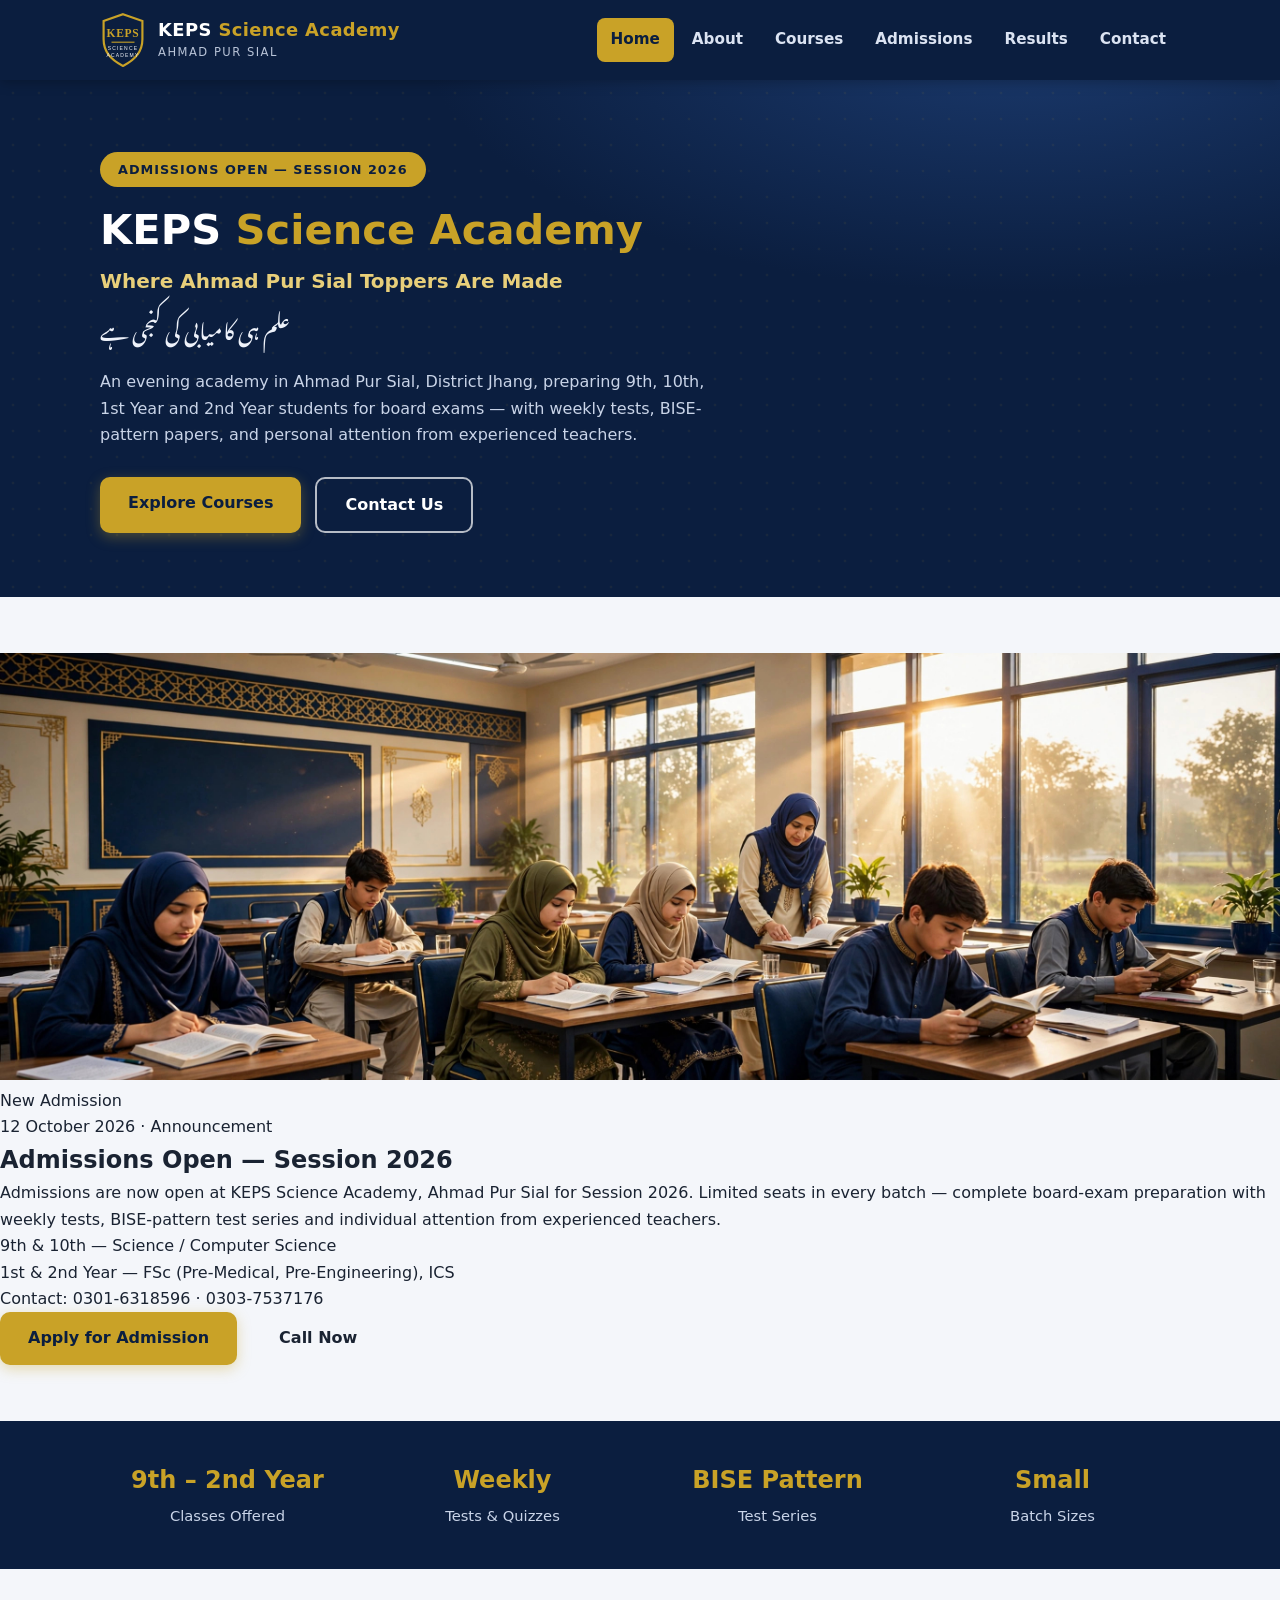
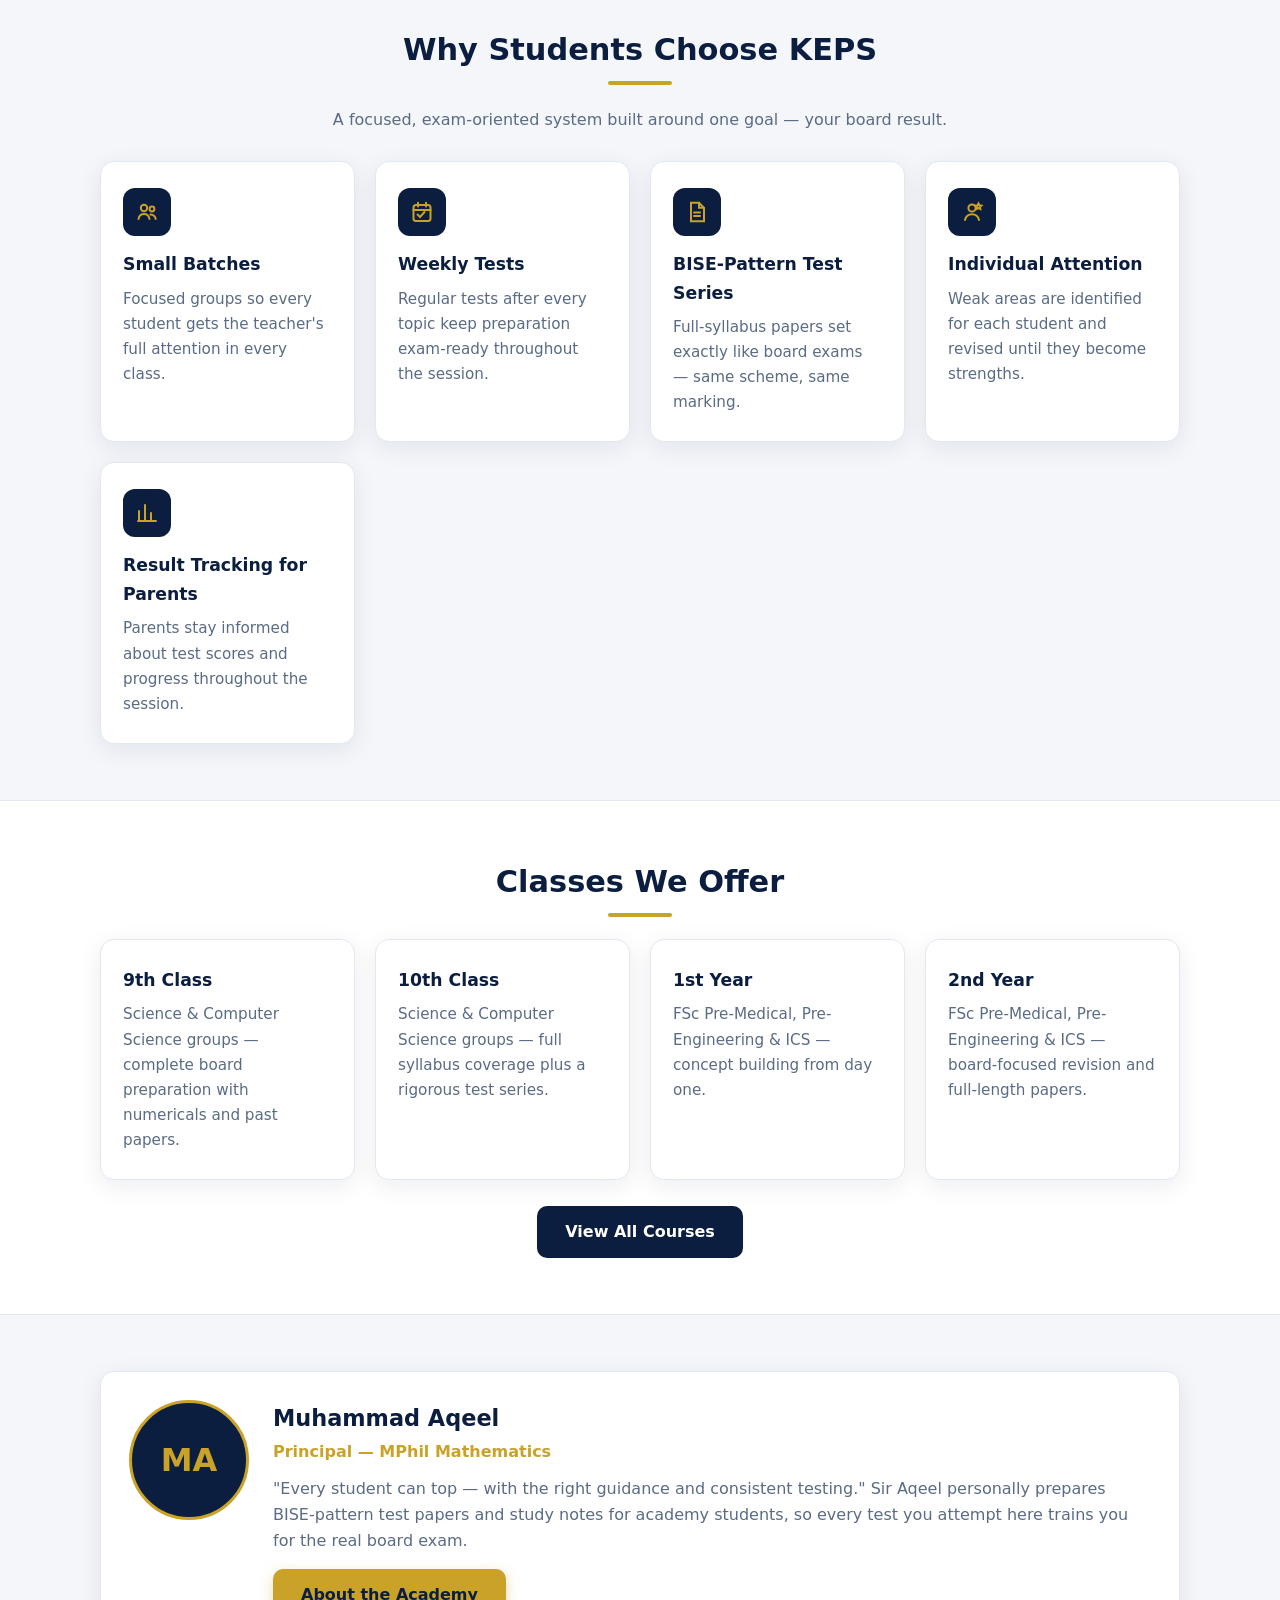
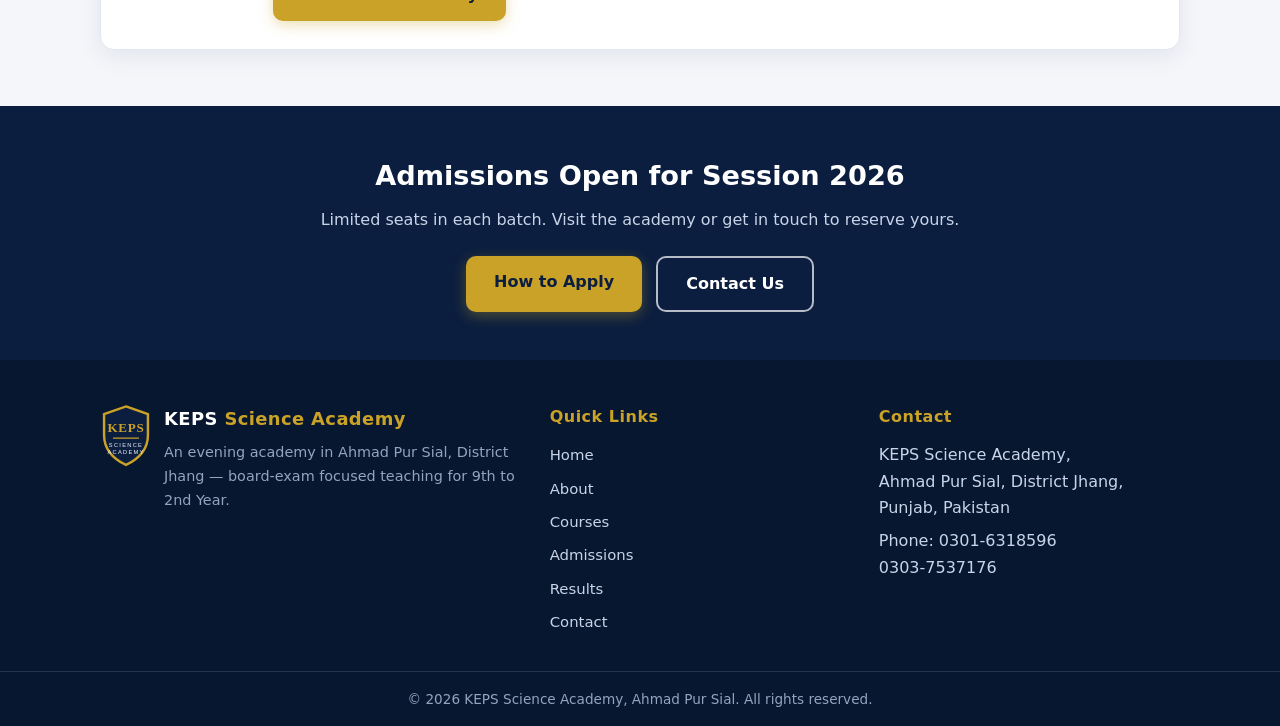
==== index.html @ 7dd820cf "Add admissions announcement post" ====
<!DOCTYPE html>
<html lang="en">
<head>
<meta charset="UTF-8">
<meta name="viewport" content="width=device-width, initial-scale=1.0">
<title>KEPS Science Academy, Ahmad Pur Sial — Home</title>
<meta name="description" content="KEPS Science Academy, Ahmad Pur Sial, District Jhang — evening academy for 9th, 10th, 1st Year and 2nd Year with weekly tests and BISE-pattern test series.">
<link rel="canonical" href="https://kepsacademy.github.io/">
<meta name="keywords" content="KEPS Science Academy, Ahmad Pur Sial academy, Jhang academy, 9th class academy Ahmad Pur Sial, 10th class academy, FSc academy Jhang, BISE pattern tests">
<meta property="og:type" content="website">
<meta property="og:site_name" content="KEPS Science Academy">
<meta property="og:title" content="KEPS Science Academy, Ahmad Pur Sial — Home">
<meta property="og:description" content="KEPS Science Academy, Ahmad Pur Sial, District Jhang — evening academy for 9th, 10th, 1st Year and 2nd Year with weekly tests and BISE-pattern test series.">
<meta property="og:url" content="https://kepsacademy.github.io/">
<link rel="icon" href="favicon.svg" type="image/svg+xml">
<script type="application/ld+json">
{"@context":"https://schema.org","@type":"EducationalOrganization","name":"KEPS Science Academy","url":"https://kepsacademy.github.io/","telephone":["+92-301-6318596","+92-303-7537176"],"address":{"@type":"PostalAddress","addressLocality":"Ahmad Pur Sial","addressRegion":"Punjab","addressCountry":"PK"},"founder":{"@type":"Person","name":"Muhammad Aqeel","jobTitle":"Principal"},"description":"Evening academy in Ahmad Pur Sial, District Jhang for 9th, 10th, 1st Year and 2nd Year board exam preparation with weekly tests and BISE-pattern test series."}
</script>
<link rel="stylesheet" href="styles.css">
<link rel="preconnect" href="https://fonts.googleapis.com">
<link rel="preconnect" href="https://fonts.gstatic.com" crossorigin>
<link href="https://fonts.googleapis.com/css2?family=Noto+Nastaliq+Urdu:wght@400;600;700&display=swap" rel="stylesheet">
</head>
<body>

<header class="site-header">
  <div class="header-inner">
    <a class="brand" href="index.html" aria-label="KEPS Science Academy — home">
      <svg viewBox="0 0 64 78" role="img" aria-label="KEPS Science Academy crest">
        <path d="M32 3 L59 12.5 V38 C59 57 47.5 67.5 32 75 C16.5 67.5 5 57 5 38 V12.5 Z" fill="#0B1E3F" stroke="#C9A227" stroke-width="3"/>
        <text x="32" y="35" text-anchor="middle" fill="#C9A227" font-family="Georgia,'Times New Roman',serif" font-weight="bold" font-size="16" letter-spacing="1">KEPS</text>
        <line x1="16" y1="42" x2="48" y2="42" stroke="#C9A227" stroke-width="1.5"/>
        <text x="32" y="53" text-anchor="middle" fill="#F4F6FA" font-family="Arial,sans-serif" font-size="7" letter-spacing="1.6">SCIENCE</text>
        <text x="32" y="62" text-anchor="middle" fill="#F4F6FA" font-family="Arial,sans-serif" font-size="7" letter-spacing="1.6">ACADEMY</text>
      </svg>
      <span class="brand-text">
        <span class="brand-name">KEPS <span>Science Academy</span></span><br>
        <span class="brand-sub">Ahmad Pur Sial</span>
      </span>
    </a>
    <button class="nav-toggle" aria-label="Open menu" aria-expanded="false">
      <svg width="22" height="16" viewBox="0 0 22 16"><path d="M1 1h20M1 8h20M1 15h20" stroke="#fff" stroke-width="2" stroke-linecap="round"/></svg>
    </button>
    <nav class="nav" id="main-nav">
      <a href="index.html" class="active">Home</a>
      <a href="about.html">About</a>
      <a href="courses.html">Courses</a>
      <a href="admissions.html">Admissions</a>
      <a href="results.html">Results</a>
      <a href="contact.html">Contact</a>
    </nav>
  </div>
</header>

<main>
  <!-- HERO -->
  <section class="hero">
    <div class="hero-inner">
      <span class="badge">Admissions Open — Session 2026</span>
      <h1>KEPS <span class="gold">Science Academy</span></h1>
      <p class="tagline">Where Ahmad Pur Sial Toppers Are Made</p>
      <p class="tagline-ur ur" lang="ur" dir="rtl">علم ہی کامیابی کی کنجی ہے</p>
      <p class="lead">An evening academy in Ahmad Pur Sial, District Jhang, preparing 9th, 10th, 1st&nbsp;Year and 2nd&nbsp;Year students for board exams — with weekly tests, BISE-pattern papers, and personal attention from experienced teachers.</p>
      <div class="cta-row">
        <a class="btn btn-gold" href="courses.html">Explore Courses</a>
        <a class="btn btn-outline" href="contact.html">Contact Us</a>
      </div>
    </div>
  </section>

  <!-- ANNOUNCEMENT POST -->
  <section class="section post-section">
    <div class="wrap">
      <article class="post-card">
        <div class="post-media">
          <img src="admissions-2026.jpg" alt="Students studying at KEPS Science Academy, Ahmad Pur Sial" loading="lazy">
          <span class="post-badge">New Admission</span>
        </div>
        <div class="post-body">
          <p class="post-meta">12 October 2026 · Announcement</p>
          <h2>Admissions Open — Session 2026</h2>
          <p>Admissions are now open at KEPS Science Academy, Ahmad Pur Sial for Session 2026. Limited seats in every batch — complete board-exam preparation with weekly tests, BISE-pattern test series and individual attention from experienced teachers.</p>
          <ul class="post-points">
            <li>9th &amp; 10th — Science / Computer Science</li>
            <li>1st &amp; 2nd Year — FSc (Pre-Medical, Pre-Engineering), ICS</li>
            <li>Contact: 0301-6318596 · 0303-7537176</li>
          </ul>
          <div class="cta-row">
            <a class="btn btn-gold" href="admissions.html">Apply for Admission</a>
            <a class="btn btn-outline-navy" href="tel:03016318596">Call Now</a>
          </div>
        </div>
      </article>
    </div>
  </section>

  <!-- STATS -->
  <section class="stats">
    <div class="stats-grid">
      <div><div class="stat-num">9th – 2nd Year</div><div class="stat-label">Classes Offered</div></div>
      <div><div class="stat-num">Weekly</div><div class="stat-label">Tests &amp; Quizzes</div></div>
      <div><div class="stat-num">BISE Pattern</div><div class="stat-label">Test Series</div></div>
      <div><div class="stat-num">Small</div><div class="stat-label">Batch Sizes</div></div>
    </div>
  </section>

  <!-- FEATURES -->
  <section class="section">
    <div class="container">
      <h2 class="section-title center">Why Students Choose KEPS</h2>
      <div class="gold-rule center"></div>
      <p class="section-sub center">A focused, exam-oriented system built around one goal — your board result.</p>
      <div class="grid">
        <div class="card">
          <div class="icon"><svg width="24" height="24" viewBox="0 0 24 24" fill="none" stroke="#C9A227" stroke-width="2" stroke-linecap="round"><circle cx="9" cy="8" r="3.2"/><path d="M3.5 19c.6-3.2 2.8-5 5.5-5s4.9 1.8 5.5 5"/><circle cx="17" cy="9" r="2.4"/><path d="M15.5 14.6c2.9.1 4.7 1.9 5.2 4.4"/></svg></div>
          <h3>Small Batches</h3>
          <p>Focused groups so every student gets the teacher's full attention in every class.</p>
        </div>
        <div class="card">
          <div class="icon"><svg width="24" height="24" viewBox="0 0 24 24" fill="none" stroke="#C9A227" stroke-width="2" stroke-linecap="round"><rect x="3.5" y="5" width="17" height="16" rx="2.5"/><path d="M3.5 10h17M8 2.8V6.5M16 2.8V6.5M7.5 14.5l2.5 2.5 4.5-5"/></svg></div>
          <h3>Weekly Tests</h3>
          <p>Regular tests after every topic keep preparation exam-ready throughout the session.</p>
        </div>
        <div class="card">
          <div class="icon"><svg width="24" height="24" viewBox="0 0 24 24" fill="none" stroke="#C9A227" stroke-width="2" stroke-linecap="round"><path d="M6 2.8h8L19 7.8v13.4H6z"/><path d="M14 2.8v5h5M9 12.5h6M9 16h6"/></svg></div>
          <h3>BISE-Pattern Test Series</h3>
          <p>Full-syllabus papers set exactly like board exams — same scheme, same marking.</p>
        </div>
        <div class="card">
          <div class="icon"><svg width="24" height="24" viewBox="0 0 24 24" fill="none" stroke="#C9A227" stroke-width="2" stroke-linecap="round"><circle cx="12" cy="8" r="3.6"/><path d="M5 20c.8-3.8 3.6-5.8 7-5.8s6.2 2 7 5.8"/><path d="M18.5 3.5l.9 1.8 2 .3-1.45 1.4.35 2-1.8-.95-1.8.95.35-2-1.45-1.4 2-.3z"/></svg></div>
          <h3>Individual Attention</h3>
          <p>Weak areas are identified for each student and revised until they become strengths.</p>
        </div>
        <div class="card">
          <div class="icon"><svg width="24" height="24" viewBox="0 0 24 24" fill="none" stroke="#C9A227" stroke-width="2" stroke-linecap="round"><path d="M4 20V10M10 20V4M16 20v-8M21 20H3"/></svg></div>
          <h3>Result Tracking for Parents</h3>
          <p>Parents stay informed about test scores and progress throughout the session.</p>
        </div>
      </div>
    </div>
  </section>

  <!-- COURSES TEASER -->
  <section class="section" style="background:#fff;border-top:1px solid var(--line);border-bottom:1px solid var(--line)">
    <div class="container">
      <h2 class="section-title center">Classes We Offer</h2>
      <div class="gold-rule center"></div>
      <div class="grid">
        <div class="card"><h3>9th Class</h3><p>Science &amp; Computer Science groups — complete board preparation with numericals and past papers.</p></div>
        <div class="card"><h3>10th Class</h3><p>Science &amp; Computer Science groups — full syllabus coverage plus a rigorous test series.</p></div>
        <div class="card"><h3>1st Year</h3><p>FSc Pre-Medical, Pre-Engineering &amp; ICS — concept building from day one.</p></div>
        <div class="card"><h3>2nd Year</h3><p>FSc Pre-Medical, Pre-Engineering &amp; ICS — board-focused revision and full-length papers.</p></div>
      </div>
      <p style="text-align:center;margin-top:26px"><a class="btn btn-navy" href="courses.html">View All Courses</a></p>
    </div>
  </section>

  <!-- PRINCIPAL STRIP -->
  <section class="section">
    <div class="container">
      <div class="profile">
        <div class="avatar">MA</div>
        <div>
          <h2>Muhammad Aqeel</h2>
          <div class="role">Principal — MPhil Mathematics</div>
          <p>"Every student can top — with the right guidance and consistent testing." Sir Aqeel personally prepares BISE-pattern test papers and study notes for academy students, so every test you attempt here trains you for the real board exam.</p>
          <p style="margin-top:14px"><a class="btn btn-gold" href="about.html">About the Academy</a></p>
        </div>
      </div>
    </div>
  </section>

  <!-- CTA -->
  <section class="section" style="background:var(--navy);padding:48px 0">
    <div class="container" style="text-align:center;color:#fff">
      <h2 style="font-size:1.7rem;margin-bottom:8px">Admissions Open for Session 2026</h2>
      <p style="color:#c9d4e8;margin-bottom:22px">Limited seats in each batch. Visit the academy or get in touch to reserve yours.</p>
      <div class="cta-row" style="justify-content:center">
        <a class="btn btn-gold" href="admissions.html">How to Apply</a>
        <a class="btn btn-outline" href="contact.html">Contact Us</a>
      </div>
    </div>
  </section>
</main>

<footer class="site-footer">
  <div class="footer-grid">
    <div>
      <div class="footer-brand">
        <svg viewBox="0 0 64 78" role="img" aria-label="KEPS Science Academy crest">
          <path d="M32 3 L59 12.5 V38 C59 57 47.5 67.5 32 75 C16.5 67.5 5 57 5 38 V12.5 Z" fill="#0B1E3F" stroke="#C9A227" stroke-width="3"/>
          <text x="32" y="35" text-anchor="middle" fill="#C9A227" font-family="Georgia,'Times New Roman',serif" font-weight="bold" font-size="16" letter-spacing="1">KEPS</text>
          <line x1="16" y1="42" x2="48" y2="42" stroke="#C9A227" stroke-width="1.5"/>
          <text x="32" y="53" text-anchor="middle" fill="#F4F6FA" font-family="Arial,sans-serif" font-size="7" letter-spacing="1.6">SCIENCE</text>
          <text x="32" y="62" text-anchor="middle" fill="#F4F6FA" font-family="Arial,sans-serif" font-size="7" letter-spacing="1.6">ACADEMY</text>
        </svg>
        <div>
          <div class="brand-name">KEPS <span style="color:#C9A227">Science Academy</span></div>
          <p>An evening academy in Ahmad Pur Sial, District Jhang — board-exam focused teaching for 9th to 2nd Year.</p>
        </div>
      </div>
    </div>
    <div>
      <h4>Quick Links</h4>
      <ul class="footer-links">
        <li><a href="index.html">Home</a></li>
        <li><a href="about.html">About</a></li>
        <li><a href="courses.html">Courses</a></li>
        <li><a href="admissions.html">Admissions</a></li>
        <li><a href="results.html">Results</a></li>
        <li><a href="contact.html">Contact</a></li>
      </ul>
    </div>
    <div>
      <h4>Contact</h4>
      <ul class="footer-links">
        <li>KEPS Science Academy,<br>Ahmad Pur Sial, District Jhang,<br>Punjab, Pakistan</li>
        <li>Phone: 0301-6318596<br>0303-7537176</li>
      </ul>
    </div>
  </div>
  <div class="footer-bottom">© <span id="year">2026</span> KEPS Science Academy, Ahmad Pur Sial. All rights reserved.</div>
</footer>
<script src="script.js"></script>
</body>
</html>
---- styles.css ----
/* KEPS Science Academy — shared styles */
:root{
  --navy:#0B1E3F;
  --navy-2:#12294f;
  --navy-3:#081730;
  --gold:#C9A227;
  --gold-soft:#e8cf7a;
  --bg:#F4F6FA;
  --ink:#1A2332;
  --muted:#5A6B85;
  --card:#ffffff;
  --line:#e2e8f2;
  --radius:14px;
  --shadow:0 6px 24px rgba(11,30,63,.08);
}
*{margin:0;padding:0;box-sizing:border-box}
html{scroll-behavior:smooth}
body{
  font-family:"Segoe UI",system-ui,-apple-system,Roboto,"Helvetica Neue",Arial,sans-serif;
  background:var(--bg);color:var(--ink);line-height:1.65;font-size:16px;
}
img,svg{max-width:100%}
a{color:inherit}
.container{max-width:1120px;margin:0 auto;padding:0 20px}
.ur{font-family:"Noto Nastaliq Urdu","Jameel Noori Nastaleeq",serif;direction:rtl;line-height:2.1}

/* ---------- header ---------- */
.site-header{background:var(--navy);color:#fff;position:sticky;top:0;z-index:50;
  box-shadow:0 2px 12px rgba(0,0,0,.25)}
.header-inner{display:flex;align-items:center;justify-content:space-between;
  padding:12px 20px;max-width:1120px;margin:0 auto}
.brand{display:flex;align-items:center;gap:12px;text-decoration:none}
.brand svg{width:46px;height:auto;flex:0 0 auto}
.brand-text{line-height:1.25}
.brand-name{font-weight:800;font-size:1.12rem;letter-spacing:.4px}
.brand-name span{color:var(--gold)}
.brand-sub{font-size:.72rem;color:#b9c4d8;letter-spacing:1.5px;text-transform:uppercase}
.nav{display:flex;gap:4px;align-items:center}
.nav a{color:#dbe3f2;text-decoration:none;padding:9px 14px;border-radius:8px;
  font-weight:600;font-size:.95rem;transition:background .15s,color .15s}
.nav a:hover{background:rgba(255,255,255,.08);color:#fff}
.nav a.active{background:var(--gold);color:var(--navy)}
.nav-toggle{display:none;background:none;border:1px solid rgba(255,255,255,.35);
  border-radius:8px;padding:8px 11px;cursor:pointer}
.nav-toggle svg{display:block}

/* ---------- hero ---------- */
.hero{background:radial-gradient(1100px 480px at 80% -10%,#1b3a6e 0%,var(--navy) 55%) ,var(--navy);
  color:#fff;padding:72px 0 64px;position:relative;overflow:hidden}
.hero::after{content:"";position:absolute;inset:0;pointer-events:none;
  background-image:radial-gradient(rgba(201,162,39,.14) 1.5px,transparent 1.6px);
  background-size:26px 26px;opacity:.5}
.hero-inner{position:relative;z-index:1;max-width:1120px;margin:0 auto;padding:0 20px}
.badge{display:inline-block;background:var(--gold);color:var(--navy);font-weight:800;
  font-size:.8rem;letter-spacing:1px;text-transform:uppercase;border-radius:999px;
  padding:7px 18px;margin-bottom:18px}
.hero h1{font-size:2.6rem;line-height:1.2;margin-bottom:10px;font-weight:800}
.hero h1 .gold{color:var(--gold)}
.hero .tagline{font-size:1.25rem;color:var(--gold-soft);font-weight:600;margin-bottom:6px}
.hero .tagline-ur{font-size:1.35rem;color:#eef2fa;margin:2px 0 20px;text-align:left}
.hero p.lead{max-width:640px;color:#c9d4e8;margin-bottom:28px}
.cta-row{display:flex;gap:14px;flex-wrap:wrap}
.btn{display:inline-block;text-decoration:none;font-weight:700;border-radius:10px;
  padding:13px 28px;transition:transform .12s,box-shadow .12s;font-size:1rem;cursor:pointer;border:none}
.btn:active{transform:scale(.97)}
.btn-gold{background:var(--gold);color:var(--navy);box-shadow:0 4px 14px rgba(201,162,39,.35)}
.btn-gold:hover{background:var(--gold-soft)}
.btn-outline{border:2px solid rgba(255,255,255,.7);color:#fff;background:transparent}
.btn-outline:hover{border-color:#fff;background:rgba(255,255,255,.1)}
.btn-navy{background:var(--navy);color:#fff}
.btn-navy:hover{background:var(--navy-2)}
.btn-whatsapp{background:#25D366;color:#fff}
.btn-whatsapp:hover{background:#1eb856}

/* ---------- sections ---------- */
.section{padding:56px 0}
.section-title{font-size:1.9rem;font-weight:800;color:var(--navy);margin-bottom:6px}
.section-title.center{text-align:center}
.gold-rule{width:64px;height:4px;background:var(--gold);border-radius:2px;margin:0 0 22px}
.gold-rule.center{margin-left:auto;margin-right:auto}
.section-sub{color:var(--muted);max-width:680px;margin-bottom:28px}
.section-sub.center{margin-left:auto;margin-right:auto;text-align:center}

/* stats band */
.stats{background:var(--navy);color:#fff;padding:40px 0;margin:0}
.stats-grid{display:grid;grid-template-columns:repeat(4,1fr);gap:20px;max-width:1120px;
  margin:0 auto;padding:0 20px;text-align:center}
.stat-num{font-size:1.5rem;font-weight:800;color:var(--gold)}
.stat-label{color:#c9d4e8;font-size:.92rem;margin-top:4px}

/* cards */
.grid{display:grid;gap:20px;grid-template-columns:repeat(auto-fit,minmax(230px,1fr))}
.card{background:var(--card);border:1px solid var(--line);border-radius:var(--radius);
  padding:26px 22px;box-shadow:var(--shadow);transition:transform .15s,box-shadow .15s}
.card:hover{transform:translateY(-3px);box-shadow:0 10px 28px rgba(11,30,63,.12)}
.card .icon{width:48px;height:48px;border-radius:12px;background:var(--navy);
  display:flex;align-items:center;justify-content:center;margin-bottom:14px}
.card h3{font-size:1.08rem;color:var(--navy);margin-bottom:8px}
.card p{color:var(--muted);font-size:.95rem}

/* page hero (inner pages) */
.page-hero{background:linear-gradient(120deg,var(--navy-3),var(--navy) 60%,var(--navy-2));
  color:#fff;padding:52px 0 44px}
.page-hero h1{font-size:2.1rem;font-weight:800}
.page-hero h1 .gold{color:var(--gold)}
.page-hero p{color:#c9d4e8;max-width:640px;margin-top:8px}

/* principal / profile */
.profile{display:grid;grid-template-columns:120px 1fr;gap:24px;align-items:start;
  background:var(--card);border:1px solid var(--line);border-radius:var(--radius);
  padding:28px;box-shadow:var(--shadow)}
.avatar{width:120px;height:120px;border-radius:50%;background:var(--navy);color:var(--gold);
  display:flex;align-items:center;justify-content:center;font-size:2rem;font-weight:800;
  border:3px solid var(--gold);flex:0 0 auto}
.profile h2{color:var(--navy);font-size:1.4rem}
.profile .role{color:var(--gold);font-weight:700;margin:2px 0 10px}
.profile p{color:var(--muted)}

/* steps */
.steps{display:grid;gap:16px;grid-template-columns:repeat(auto-fit,minmax(220px,1fr));counter-reset:step}
.step{background:var(--card);border:1px solid var(--line);border-radius:var(--radius);
  padding:24px 20px;box-shadow:var(--shadow);position:relative}
.step::before{counter-increment:step;content:counter(step);width:38px;height:38px;
  border-radius:50%;background:var(--gold);color:var(--navy);font-weight:800;
  display:flex;align-items:center;justify-content:center;margin-bottom:12px;font-size:1.1rem}
.step h3{color:var(--navy);margin-bottom:6px;font-size:1.05rem}
.step p{color:var(--muted);font-size:.94rem}

/* notice / placeholder boxes */
.notice{background:#fff8e6;border:1px solid var(--gold);border-left:6px solid var(--gold);
  border-radius:10px;padding:18px 20px;margin:18px 0;color:var(--ink)}
.notice strong{color:var(--navy)}
.placeholder-box{background:var(--card);border:2px dashed var(--gold);border-radius:var(--radius);
  padding:44px 28px;text-align:center;color:var(--muted)}
.placeholder-box h3{color:var(--navy);margin-bottom:8px}

/* course tables */
.class-block{margin-bottom:36px}
.class-block>h2{color:var(--navy);font-size:1.5rem;margin-bottom:4px}
.class-block>.sub{color:var(--muted);margin-bottom:16px}
.chips{display:flex;flex-wrap:wrap;gap:8px;margin:12px 0}
.chip{background:#eaf0fa;color:var(--navy);border:1px solid #cfdaef;border-radius:999px;
  padding:5px 14px;font-size:.85rem;font-weight:600}
ul.tick{list-style:none;margin-top:10px}
ul.tick li{padding:6px 0 6px 30px;position:relative;color:var(--muted)}
ul.tick li::before{content:"";position:absolute;left:2px;top:11px;width:14px;height:8px;
  border-left:3px solid var(--gold);border-bottom:3px solid var(--gold);transform:rotate(-45deg)}

/* contact */
.contact-grid{display:grid;grid-template-columns:1fr 1fr;gap:24px;align-items:start}
.info-card{background:var(--card);border:1px solid var(--line);border-radius:var(--radius);
  padding:24px;box-shadow:var(--shadow);margin-bottom:16px}
.info-card h3{color:var(--navy);margin-bottom:6px;font-size:1.05rem}
.info-card p{color:var(--muted)}
.phone-big{font-size:1.5rem;font-weight:800;color:var(--navy);letter-spacing:1px}
.form-card{background:var(--card);border:1px solid var(--line);border-radius:var(--radius);
  padding:28px;box-shadow:var(--shadow)}
.form-card h2{color:var(--navy);margin-bottom:14px}
label{display:block;font-weight:600;color:var(--navy);margin:12px 0 6px;font-size:.95rem}
input[type=text],input[type=tel],textarea{width:100%;border:1px solid #c9d4e8;border-radius:10px;
  padding:12px 14px;font-size:1rem;font-family:inherit;background:#fbfcfe;color:var(--ink)}
input:focus,textarea:focus{outline:2px solid var(--gold);border-color:var(--gold)}
textarea{min-height:120px;resize:vertical}
.form-note{font-size:.85rem;color:var(--muted);margin-top:12px}

/* footer */
.site-footer{background:var(--navy-3);color:#c9d4e8;margin-top:0}
.footer-grid{display:grid;grid-template-columns:1.4fr 1fr 1fr;gap:28px;
  max-width:1120px;margin:0 auto;padding:44px 20px 28px}
.footer-brand{display:flex;align-items:flex-start;gap:12px}
.footer-brand svg{width:52px;flex:0 0 auto}
.footer-brand .brand-name{color:#fff}
.footer-brand p{font-size:.9rem;margin-top:8px;color:#93a3c0}
.site-footer h4{color:var(--gold);margin-bottom:12px;font-size:1rem;letter-spacing:.5px}
.footer-links{list-style:none}
.footer-links li{margin:7px 0}
.footer-links a{color:#c9d4e8;text-decoration:none;font-size:.93rem}
.footer-links a:hover{color:#fff;text-decoration:underline}
.footer-bottom{border-top:1px solid rgba(255,255,255,.12);text-align:center;
  padding:16px 20px;font-size:.85rem;color:#93a3c0}

/* ---------- responsive ---------- */
@media (max-width:860px){
  .stats-grid{grid-template-columns:repeat(2,1fr);gap:26px 12px}
  .contact-grid{grid-template-columns:1fr}
  .footer-grid{grid-template-columns:1fr;gap:24px}
}
@media (max-width:760px){
  .nav-toggle{display:block}
  .nav{position:absolute;top:100%;left:0;right:0;background:var(--navy-3);
    flex-direction:column;align-items:stretch;padding:10px 16px 16px;gap:2px;
    display:none;border-top:1px solid rgba(255,255,255,.1)}
  .nav.open{display:flex}
  .nav a{padding:12px 10px}
  .hero{padding:52px 0 48px}
  .hero h1{font-size:1.9rem}
  .hero .tagline{font-size:1.05rem}
  .section{padding:40px 0}
  .section-title{font-size:1.55rem}
  .page-hero h1{font-size:1.7rem}
  .profile{grid-template-columns:1fr;text-align:center}
  .avatar{margin:0 auto}
}
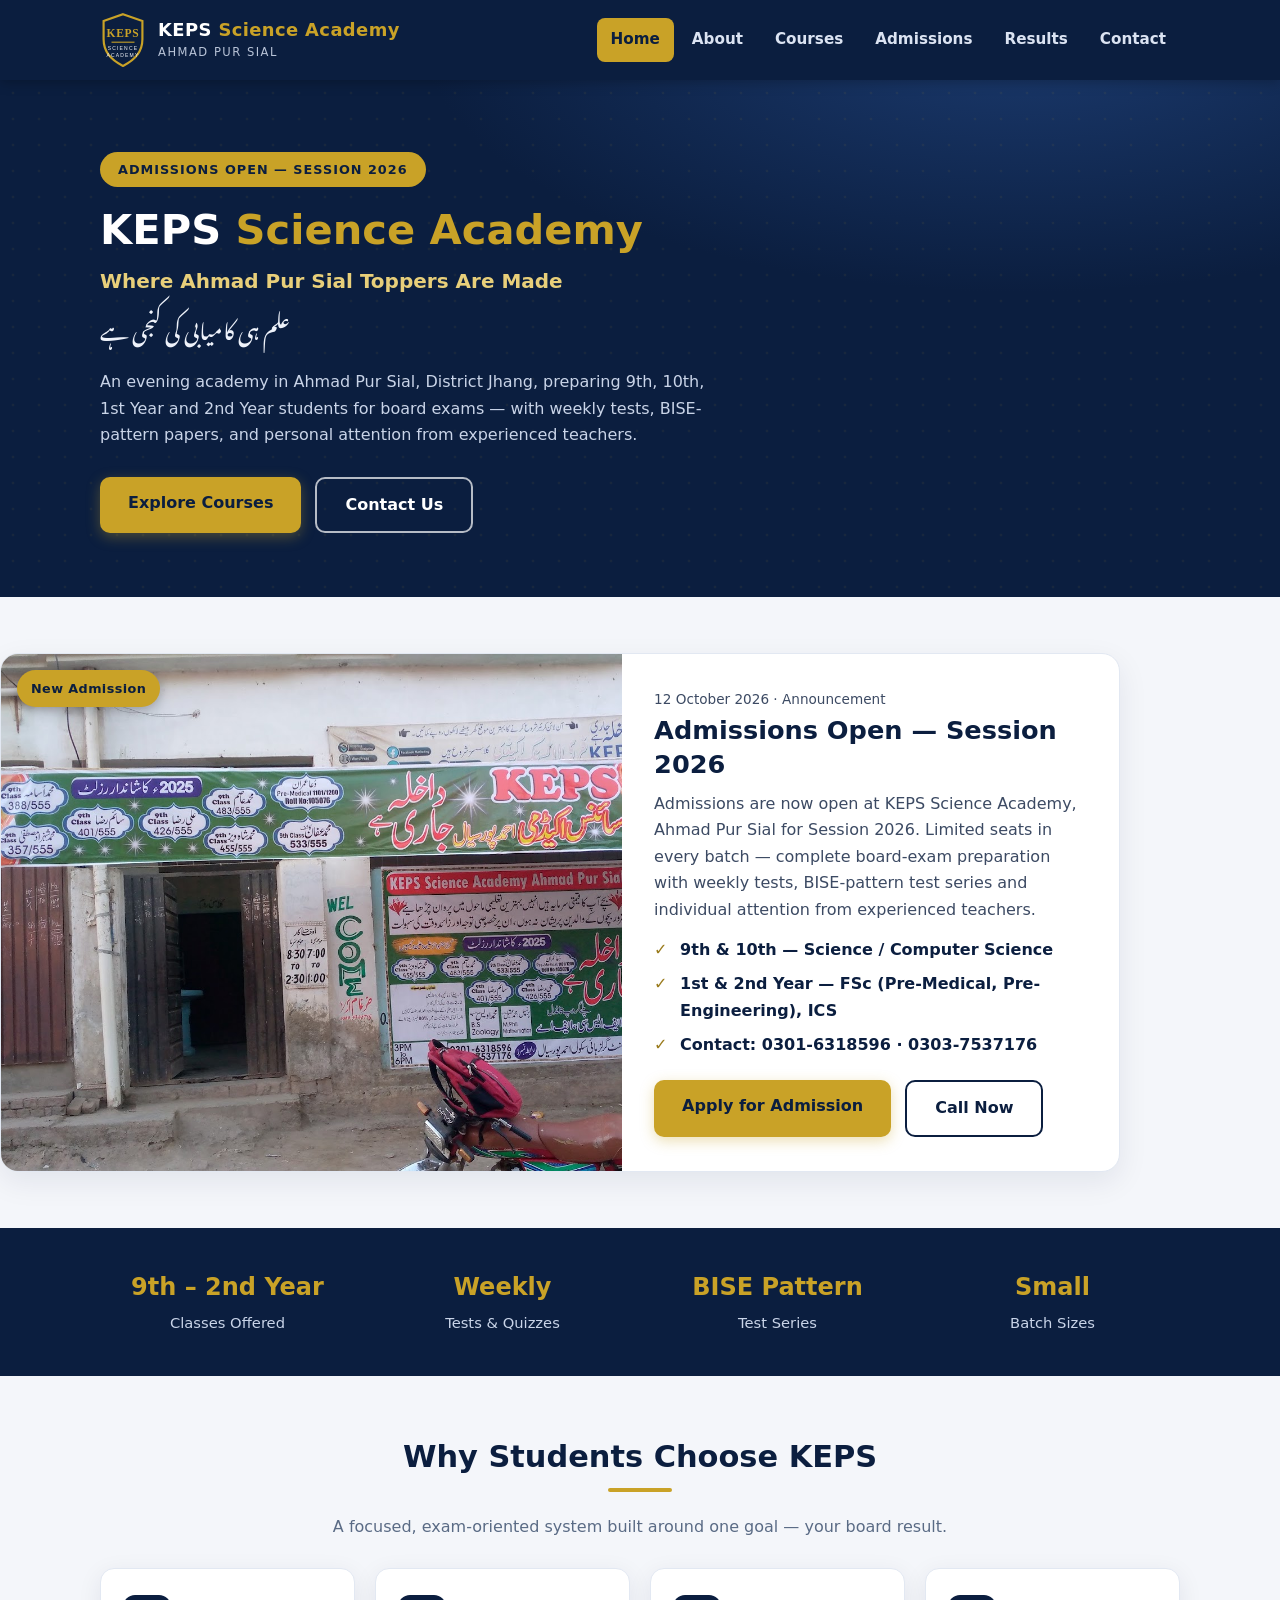
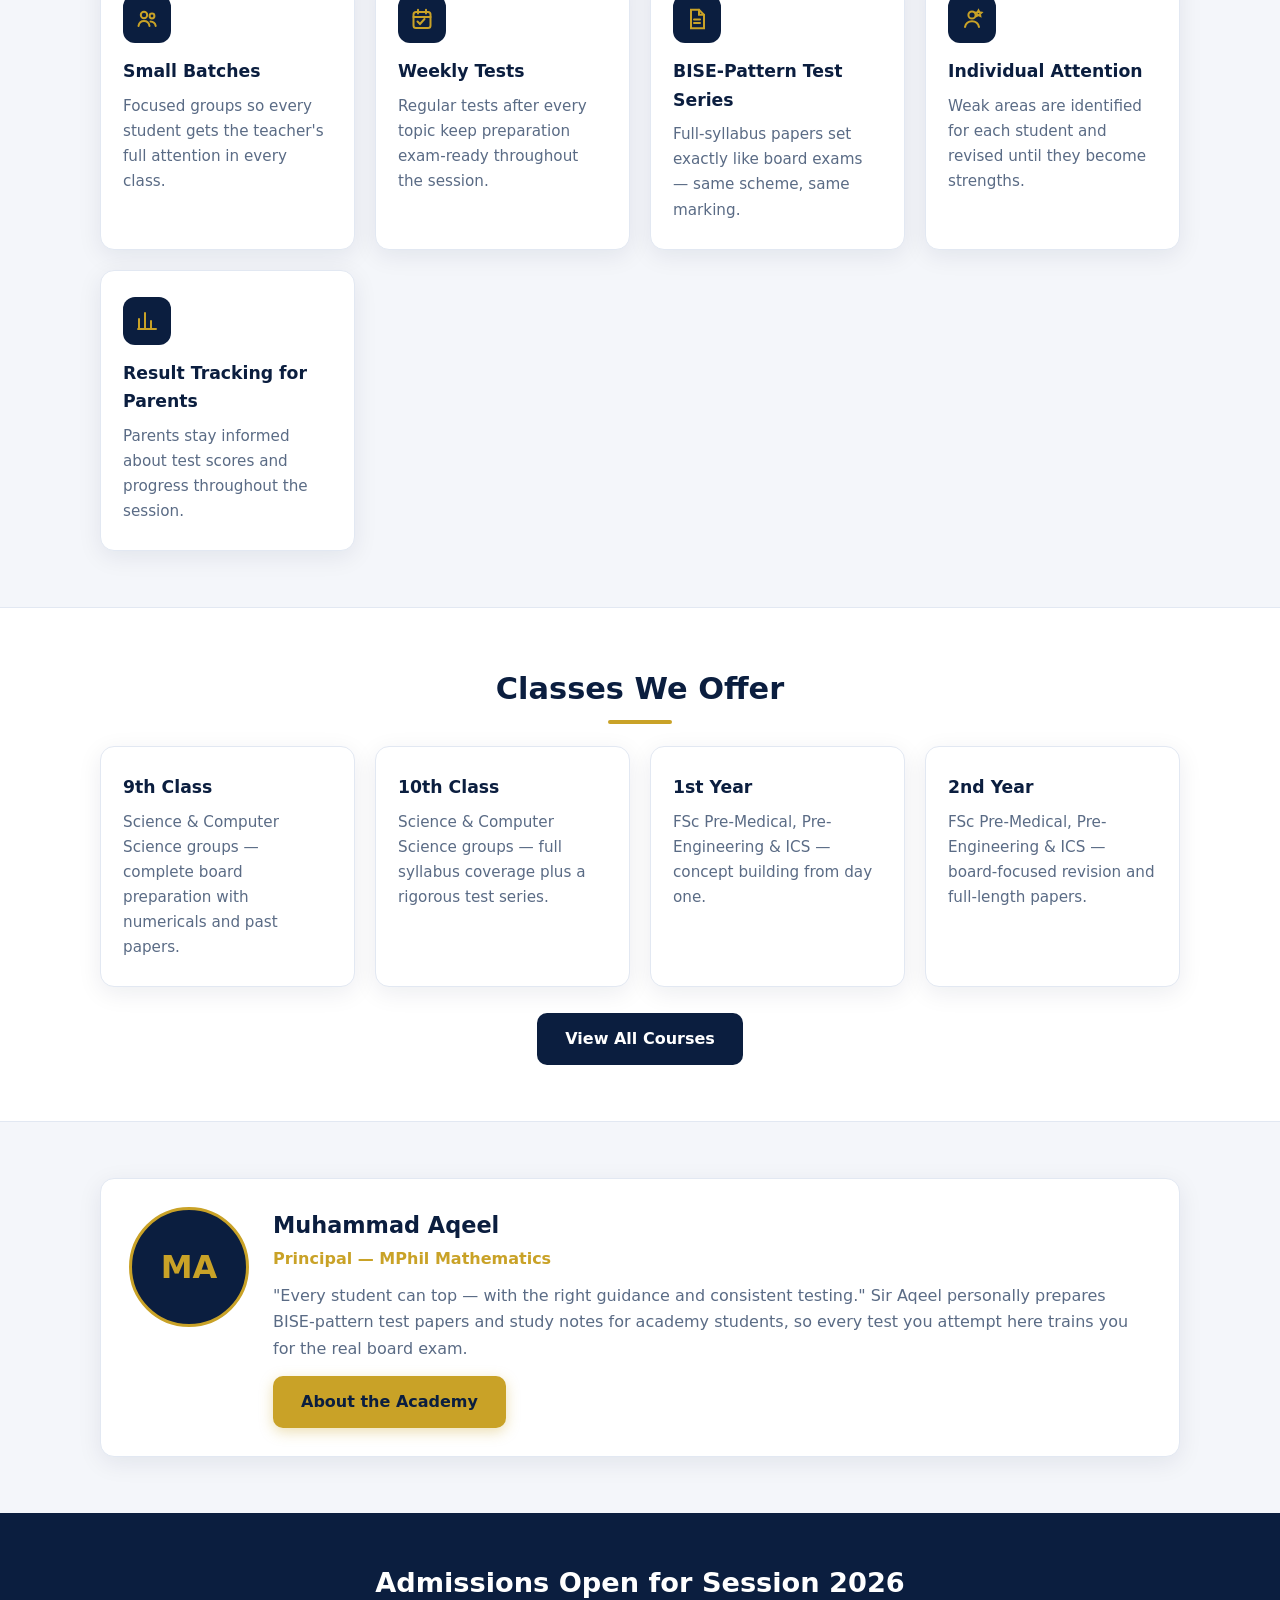
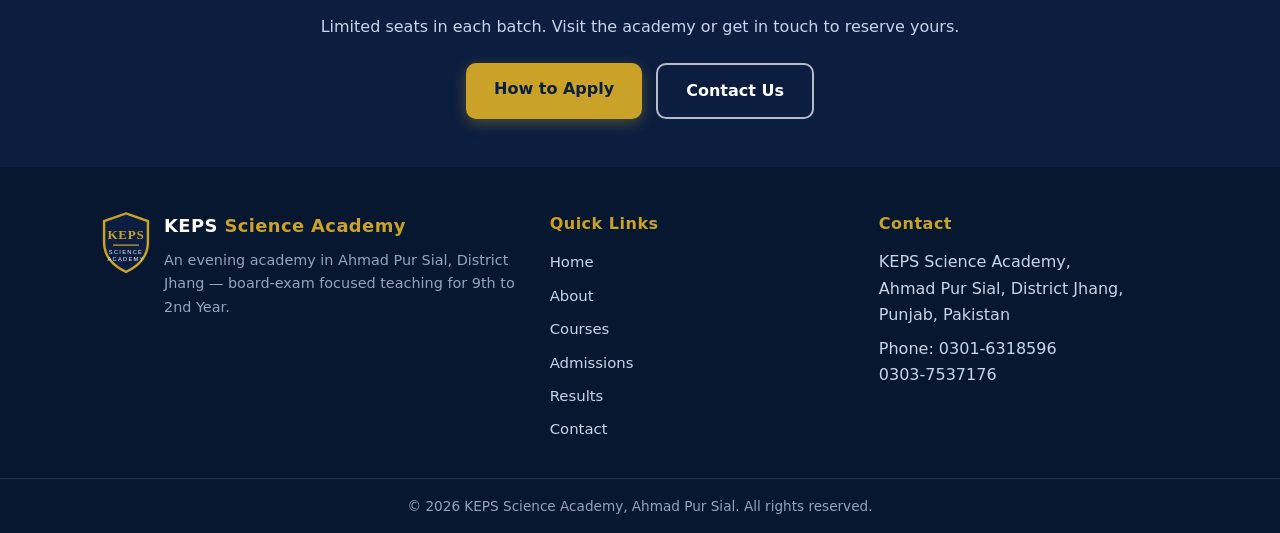
==== commit 9b2072dc: "Use real academy photo in announcement post, enlarge post card" ====
--- a/index.html
+++ b/index.html
@@ -73,7 +73,7 @@
     <div class="wrap">
       <article class="post-card">
         <div class="post-media">
-          <img src="admissions-2026.jpg" alt="Students studying at KEPS Science Academy, Ahmad Pur Sial" loading="lazy">
+          <img src="academy-front.jpg" alt="KEPS Science Academy building, Ahmad Pur Sial — admissions open" loading="lazy">
           <span class="post-badge">New Admission</span>
         </div>
         <div class="post-body">
--- a/styles.css
+++ b/styles.css
@@ -201,3 +201,25 @@
   .profile{grid-template-columns:1fr;text-align:center}
   .avatar{margin:0 auto}
 }
+
+/* Announcement post */
+.post-section .wrap{max-width:1120px}
+.post-card{display:grid;grid-template-columns:1.25fr 1fr;background:#fff;border:1px solid var(--line);border-radius:18px;overflow:hidden;box-shadow:0 10px 30px rgba(11,30,63,.08)}
+.post-media{position:relative;min-height:380px}
+.post-media img{position:absolute;inset:0;width:100%;height:100%;object-fit:cover}
+.post-badge{position:absolute;top:16px;left:16px;background:var(--gold);color:var(--navy);font-weight:800;font-size:.8rem;padding:8px 14px;border-radius:999px;letter-spacing:.4px;box-shadow:0 4px 12px rgba(0,0,0,.25)}
+.post-body{padding:34px 32px}
+.post-meta{color:var(--muted);font-size:.85rem;margin:0 0 8px}
+.post-body h2{color:var(--navy);font-size:1.6rem;margin:0 0 10px;line-height:1.3}
+.post-body>p{color:#3c4a63;line-height:1.65;margin:0 0 4px}
+.post-points{list-style:none;padding:0;margin:14px 0 22px;display:grid;gap:8px}
+.post-points li{padding-left:26px;position:relative;color:var(--navy);font-weight:600}
+.post-points li::before{content:"\2713";position:absolute;left:0;color:#9A7B1C;font-weight:800}
+.btn-outline-navy{border:2px solid var(--navy);color:var(--navy);background:transparent}
+.btn-outline-navy:hover{background:var(--navy);color:#fff}
+@media (max-width:760px){
+  .post-card{grid-template-columns:1fr}
+  .post-media{min-height:280px}
+  .post-body{padding:26px 22px}
+  .post-body h2{font-size:1.35rem}
+}
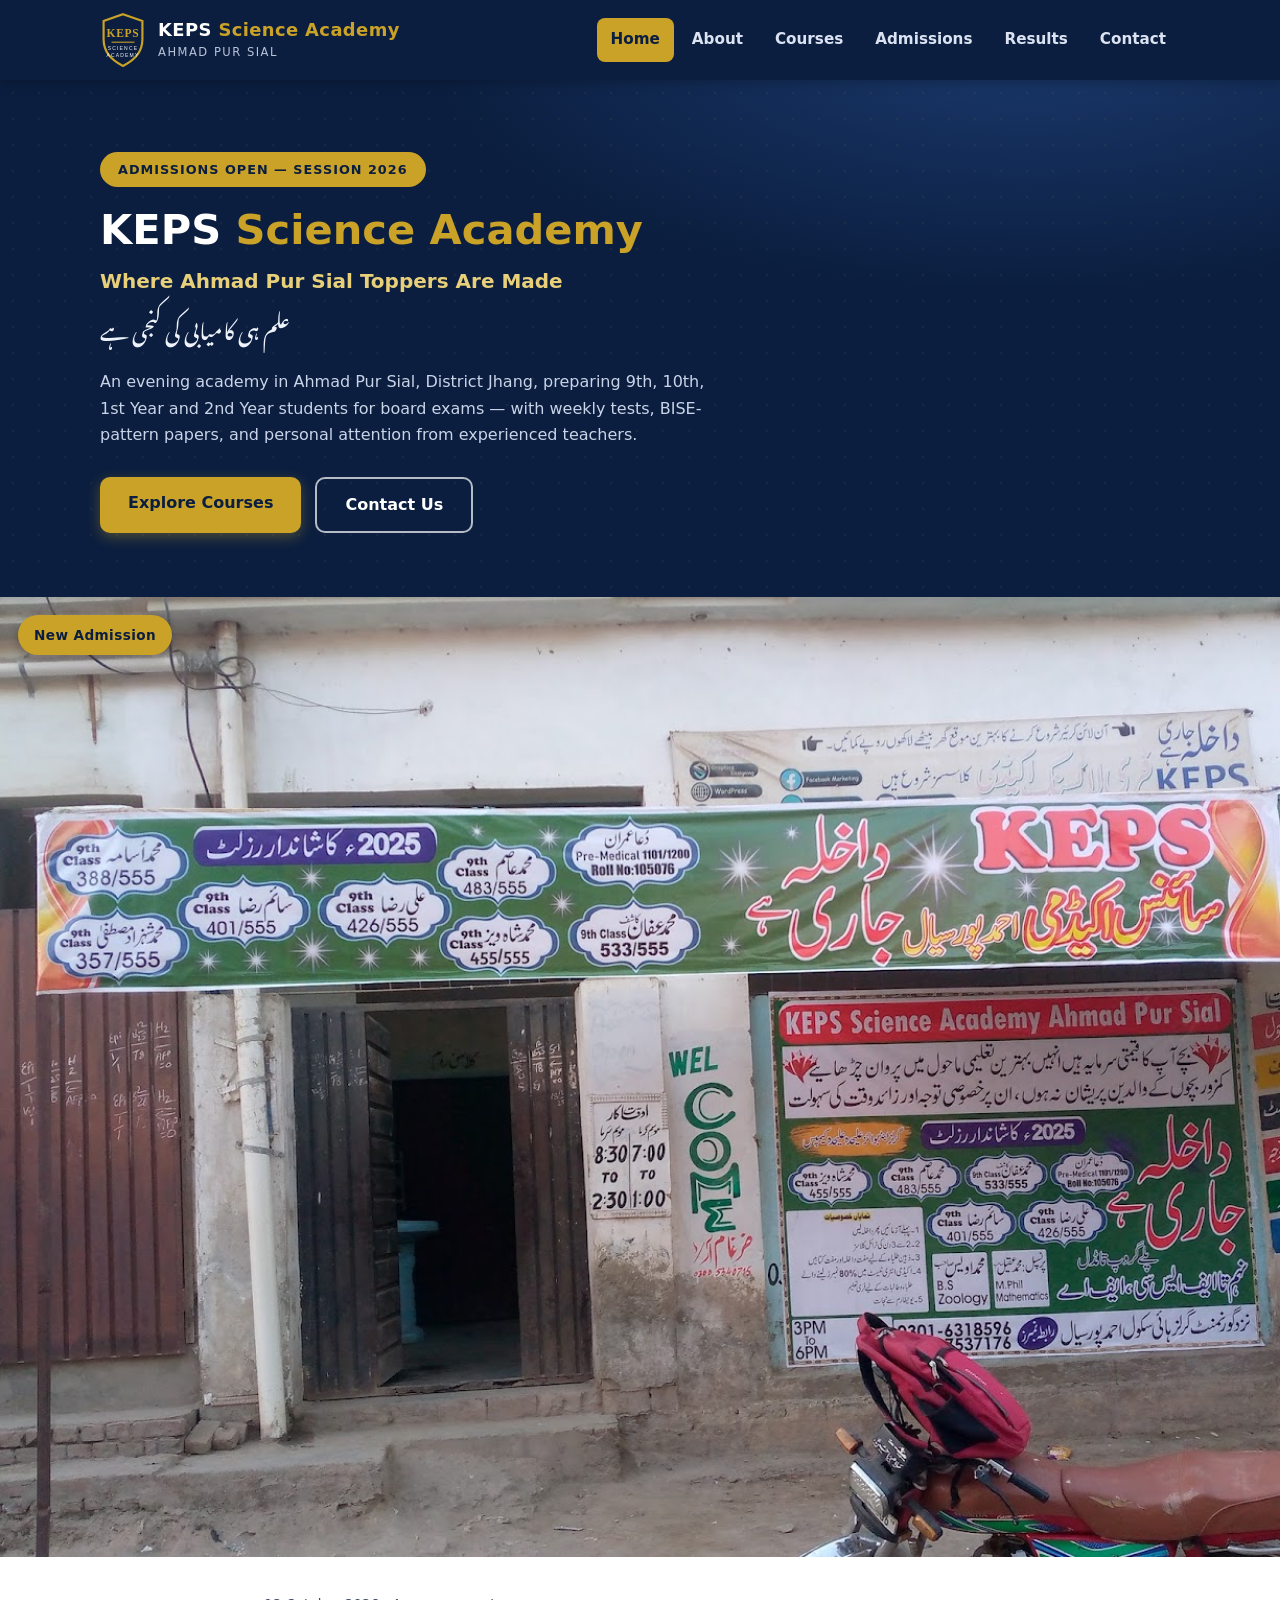
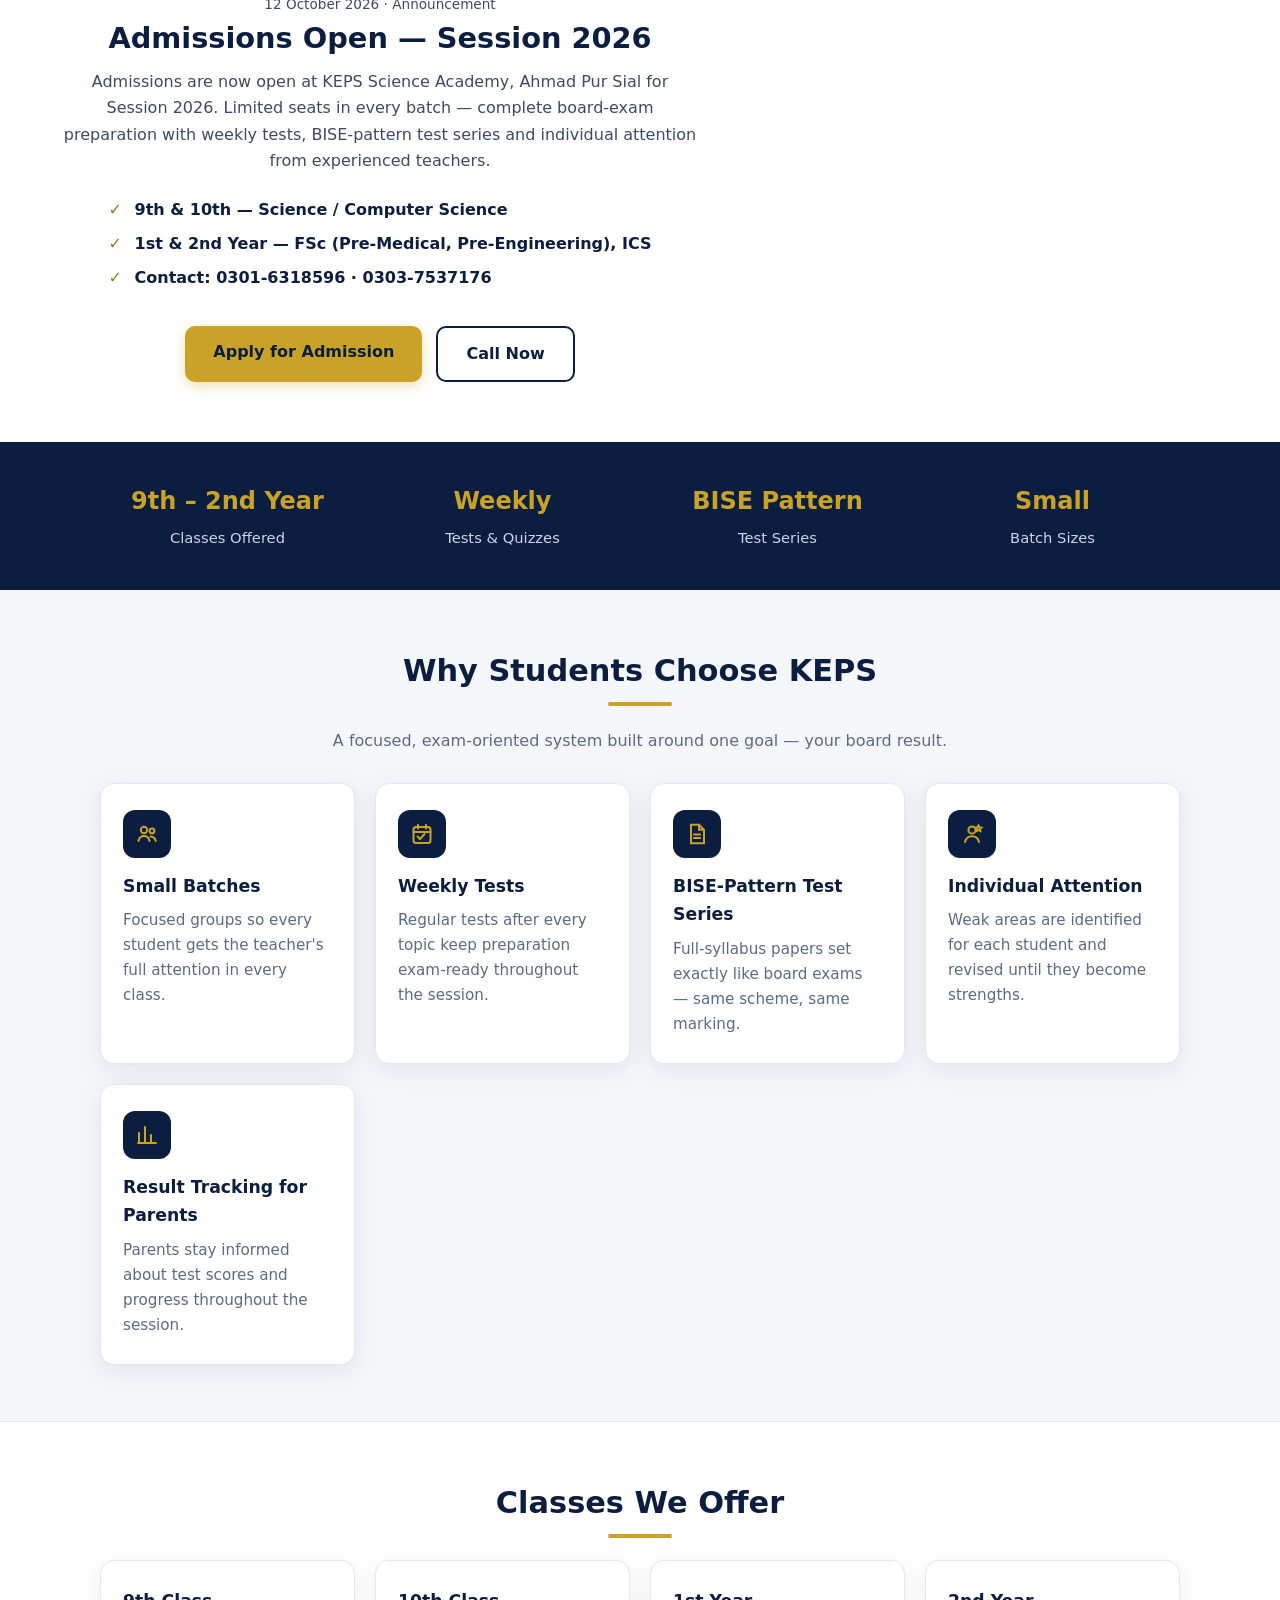
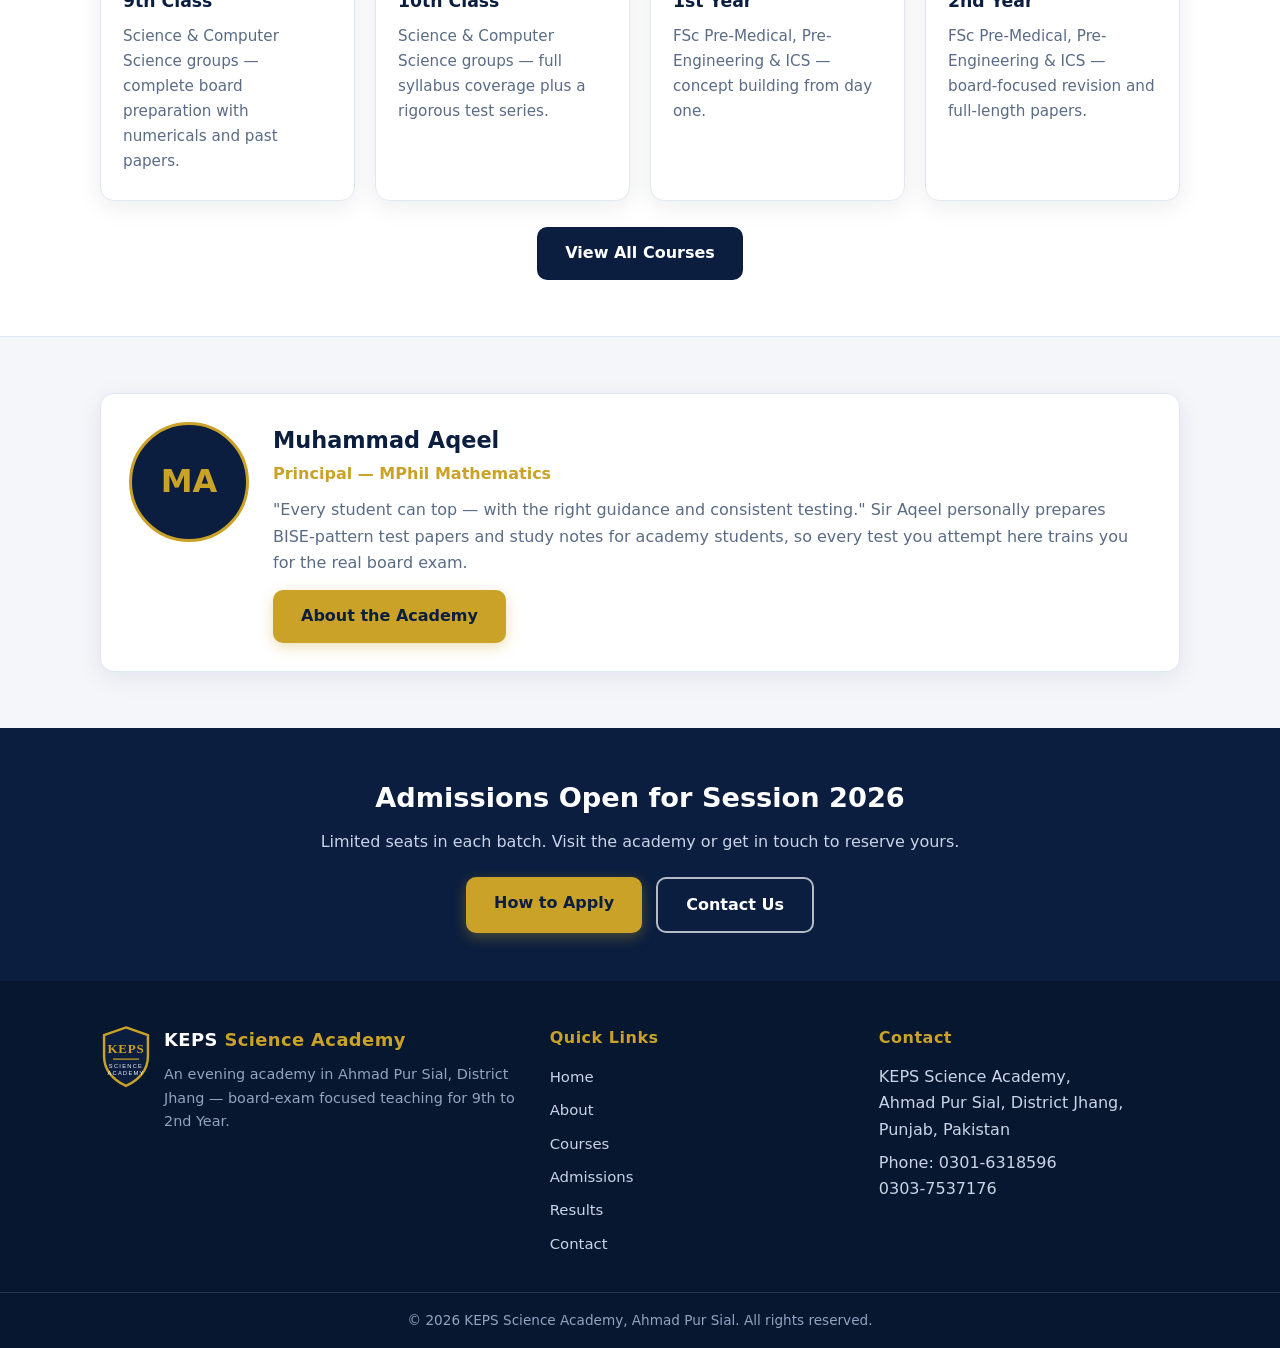
==== commit 5f2cab5c: "Full-width announcement banner, centered post" ====
--- a/index.html
+++ b/index.html
@@ -69,28 +69,24 @@
   </section>
 
   <!-- ANNOUNCEMENT POST -->
-  <section class="section post-section">
-    <div class="wrap">
-      <article class="post-card">
-        <div class="post-media">
-          <img src="academy-front.jpg" alt="KEPS Science Academy building, Ahmad Pur Sial — admissions open" loading="lazy">
-          <span class="post-badge">New Admission</span>
-        </div>
-        <div class="post-body">
-          <p class="post-meta">12 October 2026 · Announcement</p>
-          <h2>Admissions Open — Session 2026</h2>
-          <p>Admissions are now open at KEPS Science Academy, Ahmad Pur Sial for Session 2026. Limited seats in every batch — complete board-exam preparation with weekly tests, BISE-pattern test series and individual attention from experienced teachers.</p>
-          <ul class="post-points">
-            <li>9th &amp; 10th — Science / Computer Science</li>
-            <li>1st &amp; 2nd Year — FSc (Pre-Medical, Pre-Engineering), ICS</li>
-            <li>Contact: 0301-6318596 · 0303-7537176</li>
-          </ul>
-          <div class="cta-row">
-            <a class="btn btn-gold" href="admissions.html">Apply for Admission</a>
-            <a class="btn btn-outline-navy" href="tel:03016318596">Call Now</a>
-          </div>
-        </div>
-      </article>
+  <section class="post-full">
+    <div class="post-full-media">
+      <img src="academy-front.jpg" alt="KEPS Science Academy building, Ahmad Pur Sial — admissions open" loading="lazy">
+      <span class="post-badge">New Admission</span>
+    </div>
+    <div class="wrap post-full-body">
+      <p class="post-meta">12 October 2026 · Announcement</p>
+      <h2>Admissions Open — Session 2026</h2>
+      <p>Admissions are now open at KEPS Science Academy, Ahmad Pur Sial for Session 2026. Limited seats in every batch — complete board-exam preparation with weekly tests, BISE-pattern test series and individual attention from experienced teachers.</p>
+      <ul class="post-points">
+        <li>9th &amp; 10th — Science / Computer Science</li>
+        <li>1st &amp; 2nd Year — FSc (Pre-Medical, Pre-Engineering), ICS</li>
+        <li>Contact: 0301-6318596 · 0303-7537176</li>
+      </ul>
+      <div class="cta-row">
+        <a class="btn btn-gold" href="admissions.html">Apply for Admission</a>
+        <a class="btn btn-outline-navy" href="tel:03016318596">Call Now</a>
+      </div>
     </div>
   </section>
 
--- a/styles.css
+++ b/styles.css
@@ -202,24 +202,23 @@
   .avatar{margin:0 auto}
 }
 
-/* Announcement post */
-.post-section .wrap{max-width:1120px}
-.post-card{display:grid;grid-template-columns:1.25fr 1fr;background:#fff;border:1px solid var(--line);border-radius:18px;overflow:hidden;box-shadow:0 10px 30px rgba(11,30,63,.08)}
-.post-media{position:relative;min-height:380px}
-.post-media img{position:absolute;inset:0;width:100%;height:100%;object-fit:cover}
-.post-badge{position:absolute;top:16px;left:16px;background:var(--gold);color:var(--navy);font-weight:800;font-size:.8rem;padding:8px 14px;border-radius:999px;letter-spacing:.4px;box-shadow:0 4px 12px rgba(0,0,0,.25)}
-.post-body{padding:34px 32px}
+/* Announcement post — full-width banner, centered */
+.post-full{padding:0 0 60px;background:#fff}
+.post-full-media{position:relative}
+.post-full-media img{display:block;width:100%;height:auto}
+.post-badge{position:absolute;top:18px;left:18px;background:var(--gold);color:var(--navy);font-weight:800;font-size:.85rem;padding:9px 16px;border-radius:999px;letter-spacing:.4px;box-shadow:0 4px 12px rgba(0,0,0,.3)}
+.wrap.post-full-body{max-width:760px;text-align:center;padding-top:36px}
 .post-meta{color:var(--muted);font-size:.85rem;margin:0 0 8px}
-.post-body h2{color:var(--navy);font-size:1.6rem;margin:0 0 10px;line-height:1.3}
-.post-body>p{color:#3c4a63;line-height:1.65;margin:0 0 4px}
-.post-points{list-style:none;padding:0;margin:14px 0 22px;display:grid;gap:8px}
-.post-points li{padding-left:26px;position:relative;color:var(--navy);font-weight:600}
+.post-full-body h2{color:var(--navy);font-size:1.8rem;margin:0 0 12px;line-height:1.3}
+.post-full-body>p{color:#3c4a63;line-height:1.65;margin:0 auto 4px;max-width:640px}
+.post-points{list-style:none;padding:0;margin:18px auto 26px;display:inline-block;text-align:left}
+.post-points li{padding-left:26px;position:relative;color:var(--navy);font-weight:600;margin-bottom:8px}
 .post-points li::before{content:"\2713";position:absolute;left:0;color:#9A7B1C;font-weight:800}
+.post-full .cta-row{justify-content:center}
 .btn-outline-navy{border:2px solid var(--navy);color:var(--navy);background:transparent}
 .btn-outline-navy:hover{background:var(--navy);color:#fff}
 @media (max-width:760px){
-  .post-card{grid-template-columns:1fr}
-  .post-media{min-height:280px}
-  .post-body{padding:26px 22px}
-  .post-body h2{font-size:1.35rem}
-}
+  .post-full-body{padding:28px 20px 0}
+  .post-full-body h2{font-size:1.4rem}
+  .post-badge{top:12px;left:12px;font-size:.75rem;padding:7px 12px}
+}
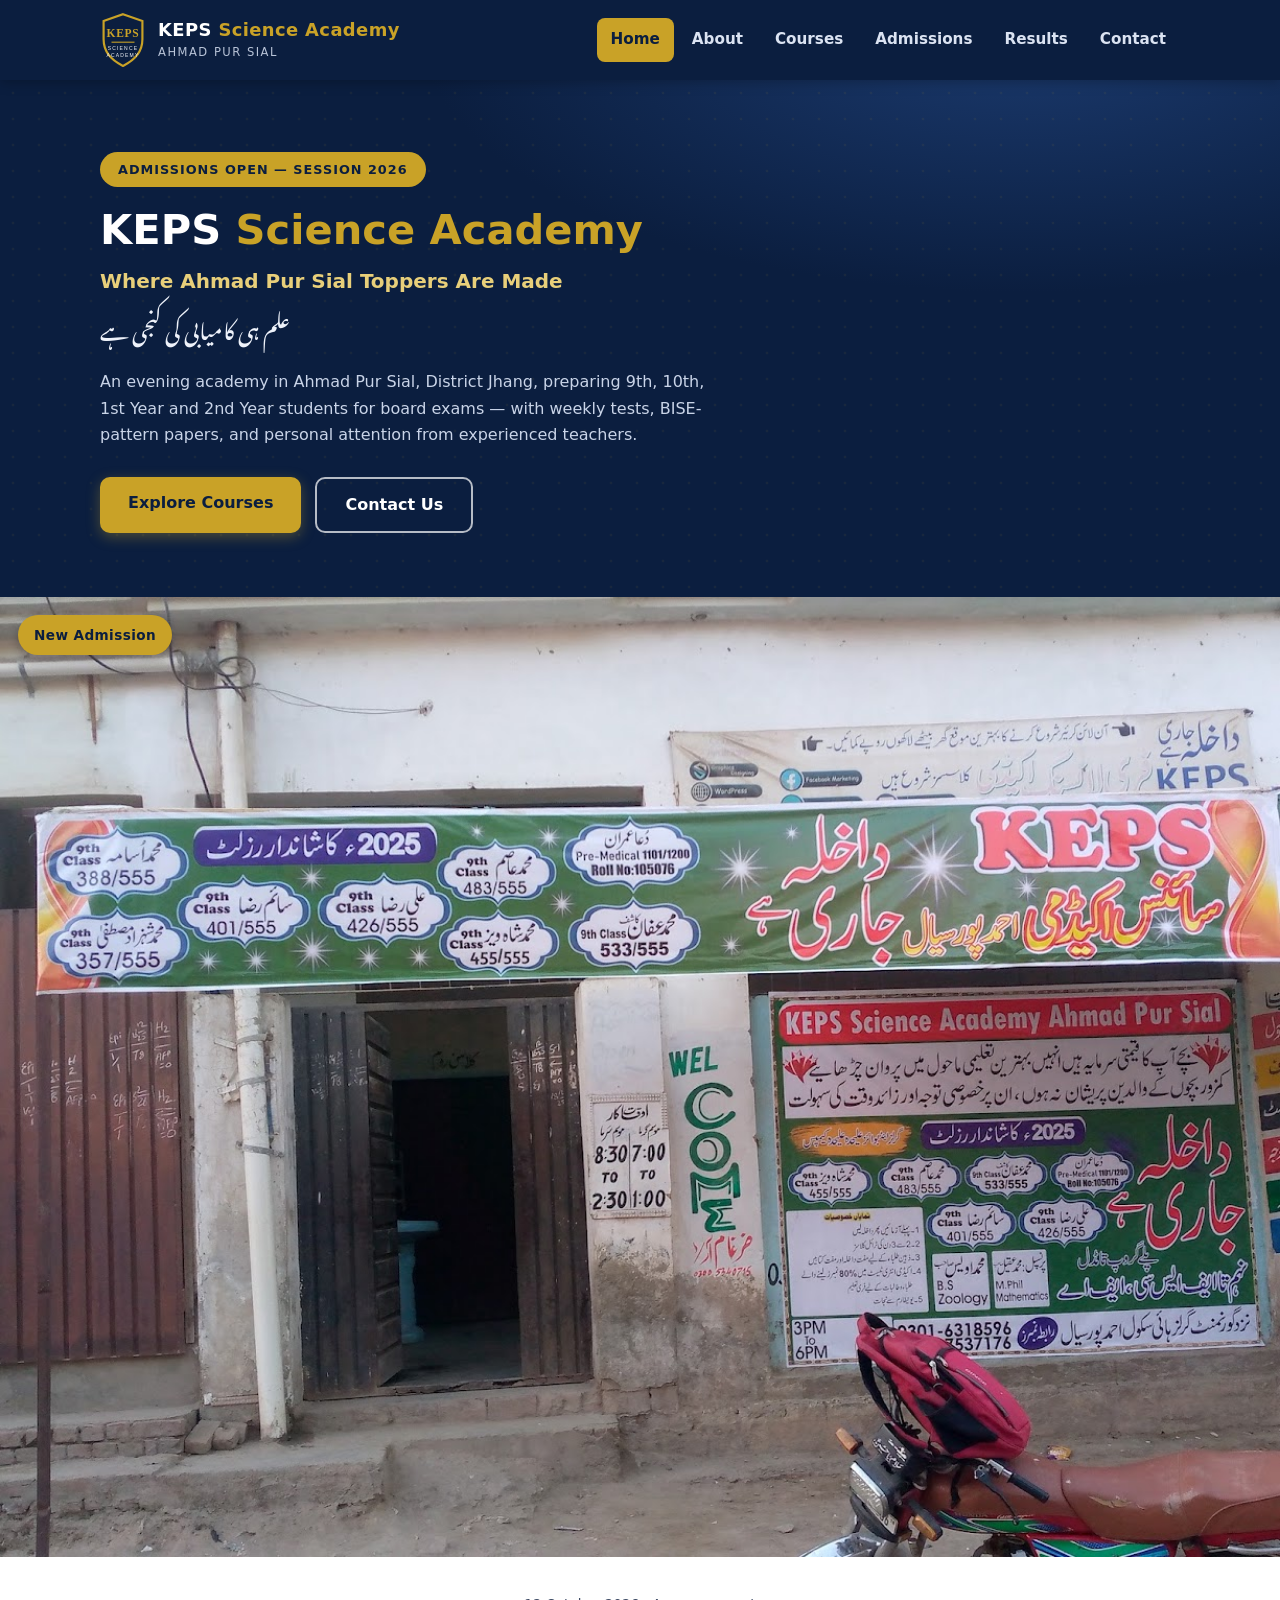
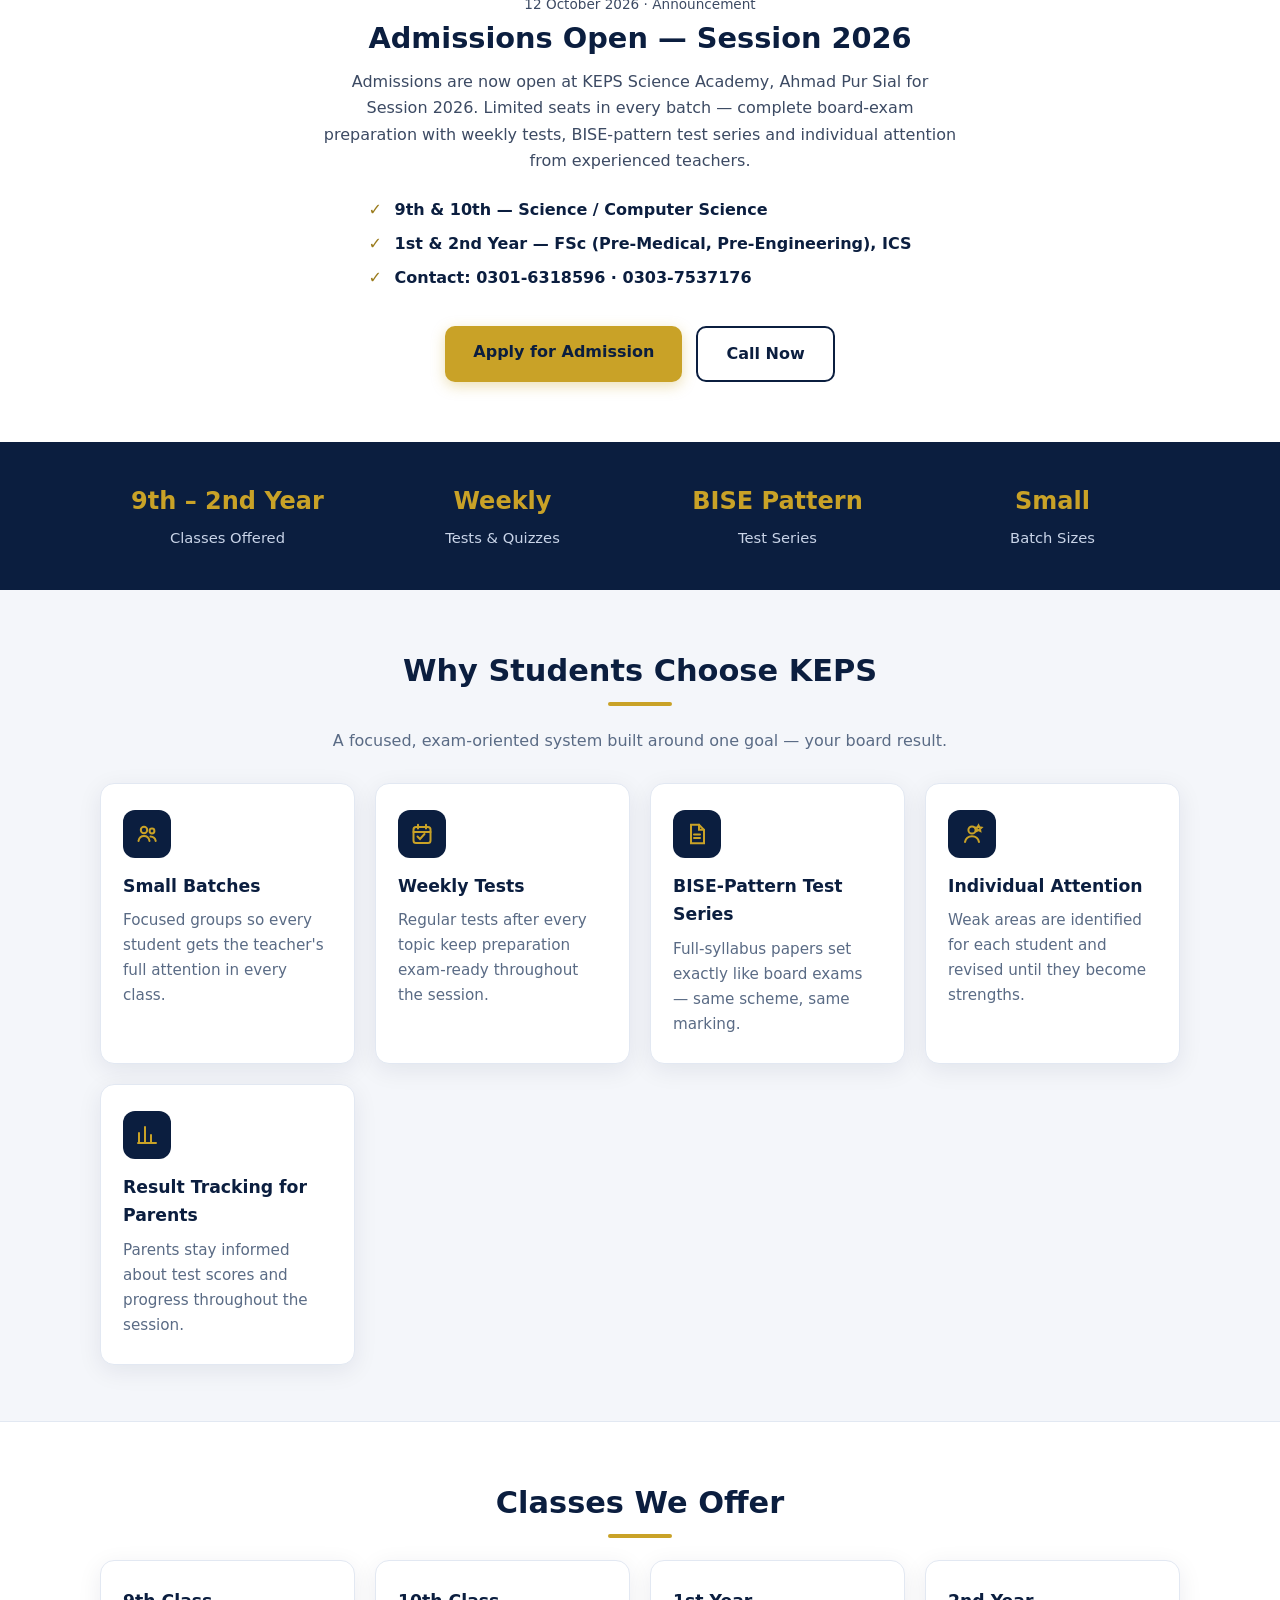
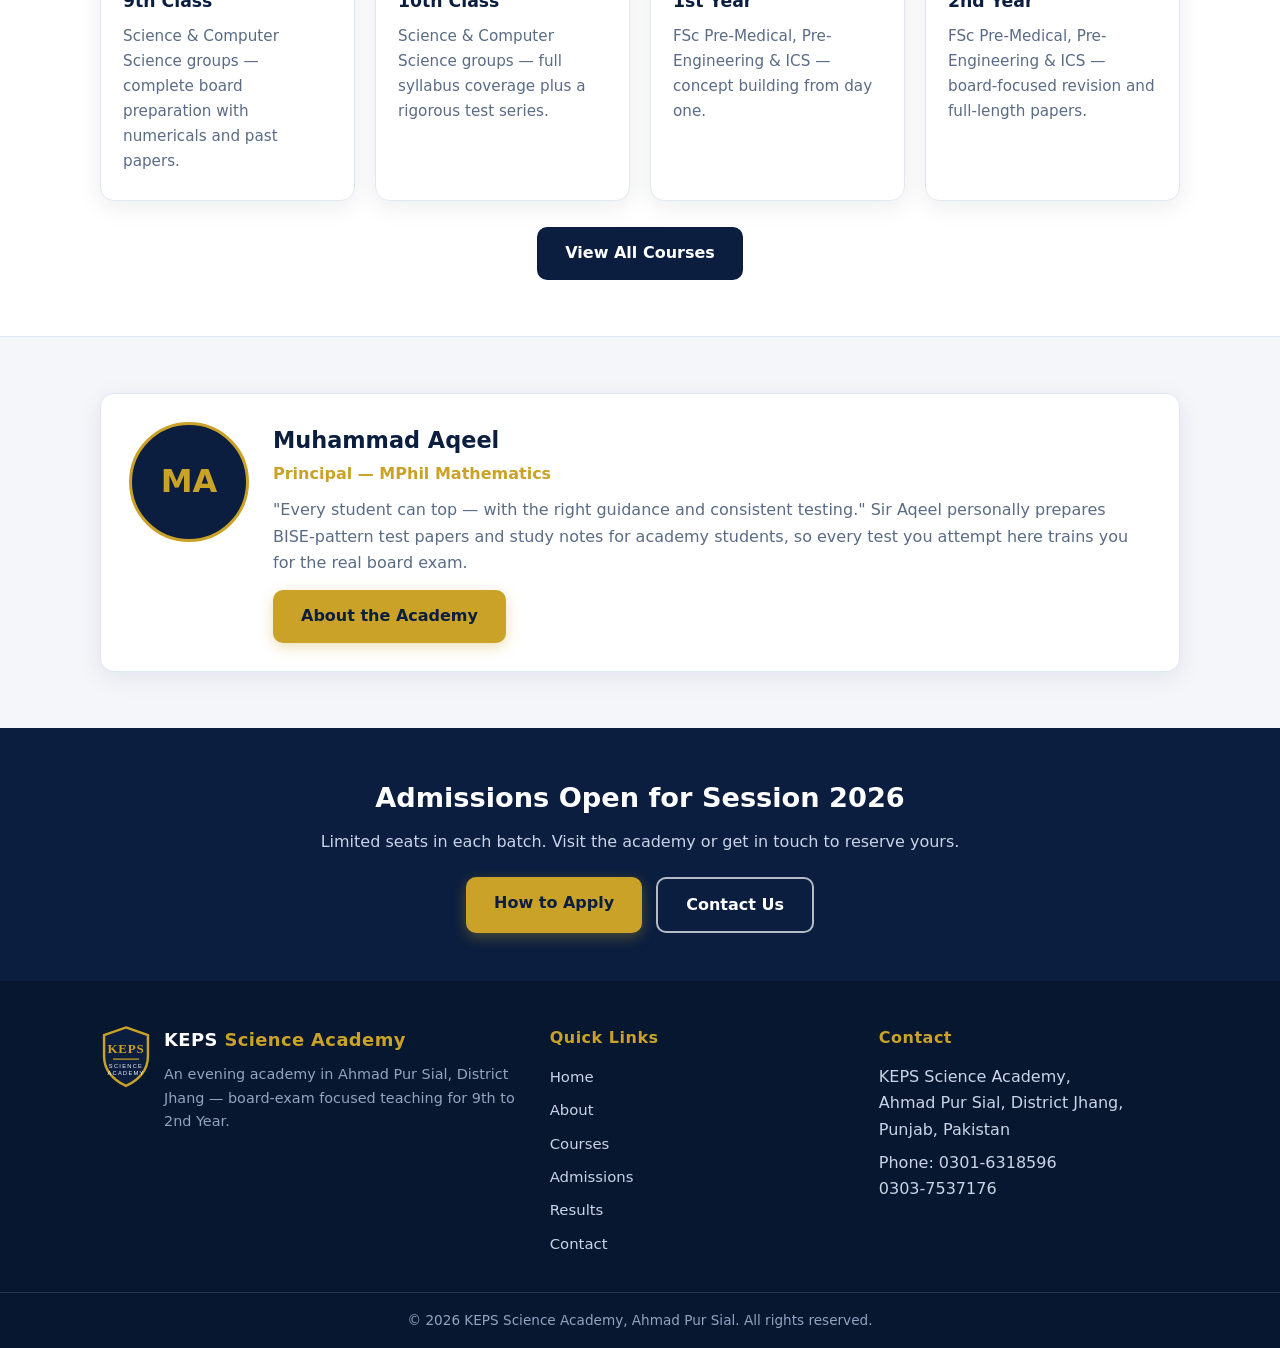
==== commit ef728850: "Add online admission form (WhatsApp submit)" ====
--- a/index.html
+++ b/index.html
@@ -84,7 +84,7 @@
         <li>Contact: 0301-6318596 · 0303-7537176</li>
       </ul>
       <div class="cta-row">
-        <a class="btn btn-gold" href="admissions.html">Apply for Admission</a>
+        <a class="btn btn-gold" href="admissions.html#apply">Apply for Admission</a>
         <a class="btn btn-outline-navy" href="tel:03016318596">Call Now</a>
       </div>
     </div>
--- a/styles.css
+++ b/styles.css
@@ -207,7 +207,7 @@
 .post-full-media{position:relative}
 .post-full-media img{display:block;width:100%;height:auto}
 .post-badge{position:absolute;top:18px;left:18px;background:var(--gold);color:var(--navy);font-weight:800;font-size:.85rem;padding:9px 16px;border-radius:999px;letter-spacing:.4px;box-shadow:0 4px 12px rgba(0,0,0,.3)}
-.wrap.post-full-body{max-width:760px;text-align:center;padding-top:36px}
+.wrap.post-full-body{max-width:760px;text-align:center;padding-top:36px;margin:0 auto}
 .post-meta{color:var(--muted);font-size:.85rem;margin:0 0 8px}
 .post-full-body h2{color:var(--navy);font-size:1.8rem;margin:0 0 12px;line-height:1.3}
 .post-full-body>p{color:#3c4a63;line-height:1.65;margin:0 auto 4px;max-width:640px}
@@ -222,3 +222,11 @@
   .post-full-body h2{font-size:1.4rem}
   .post-badge{top:12px;left:12px;font-size:.75rem;padding:7px 12px}
 }
+
+/* Admission form */
+select{width:100%;border:1px solid #c9d4e8;border-radius:10px;padding:12px 14px;
+  font-size:1rem;font-family:inherit;background:#fbfcfe;color:var(--ink)}
+select:focus{outline:2px solid var(--gold);border-color:var(--gold)}
+.form-grid{display:grid;grid-template-columns:1fr 1fr;gap:0 18px}
+@media (max-width:640px){.form-grid{grid-template-columns:1fr}}
+#apply{scroll-margin-top:90px}
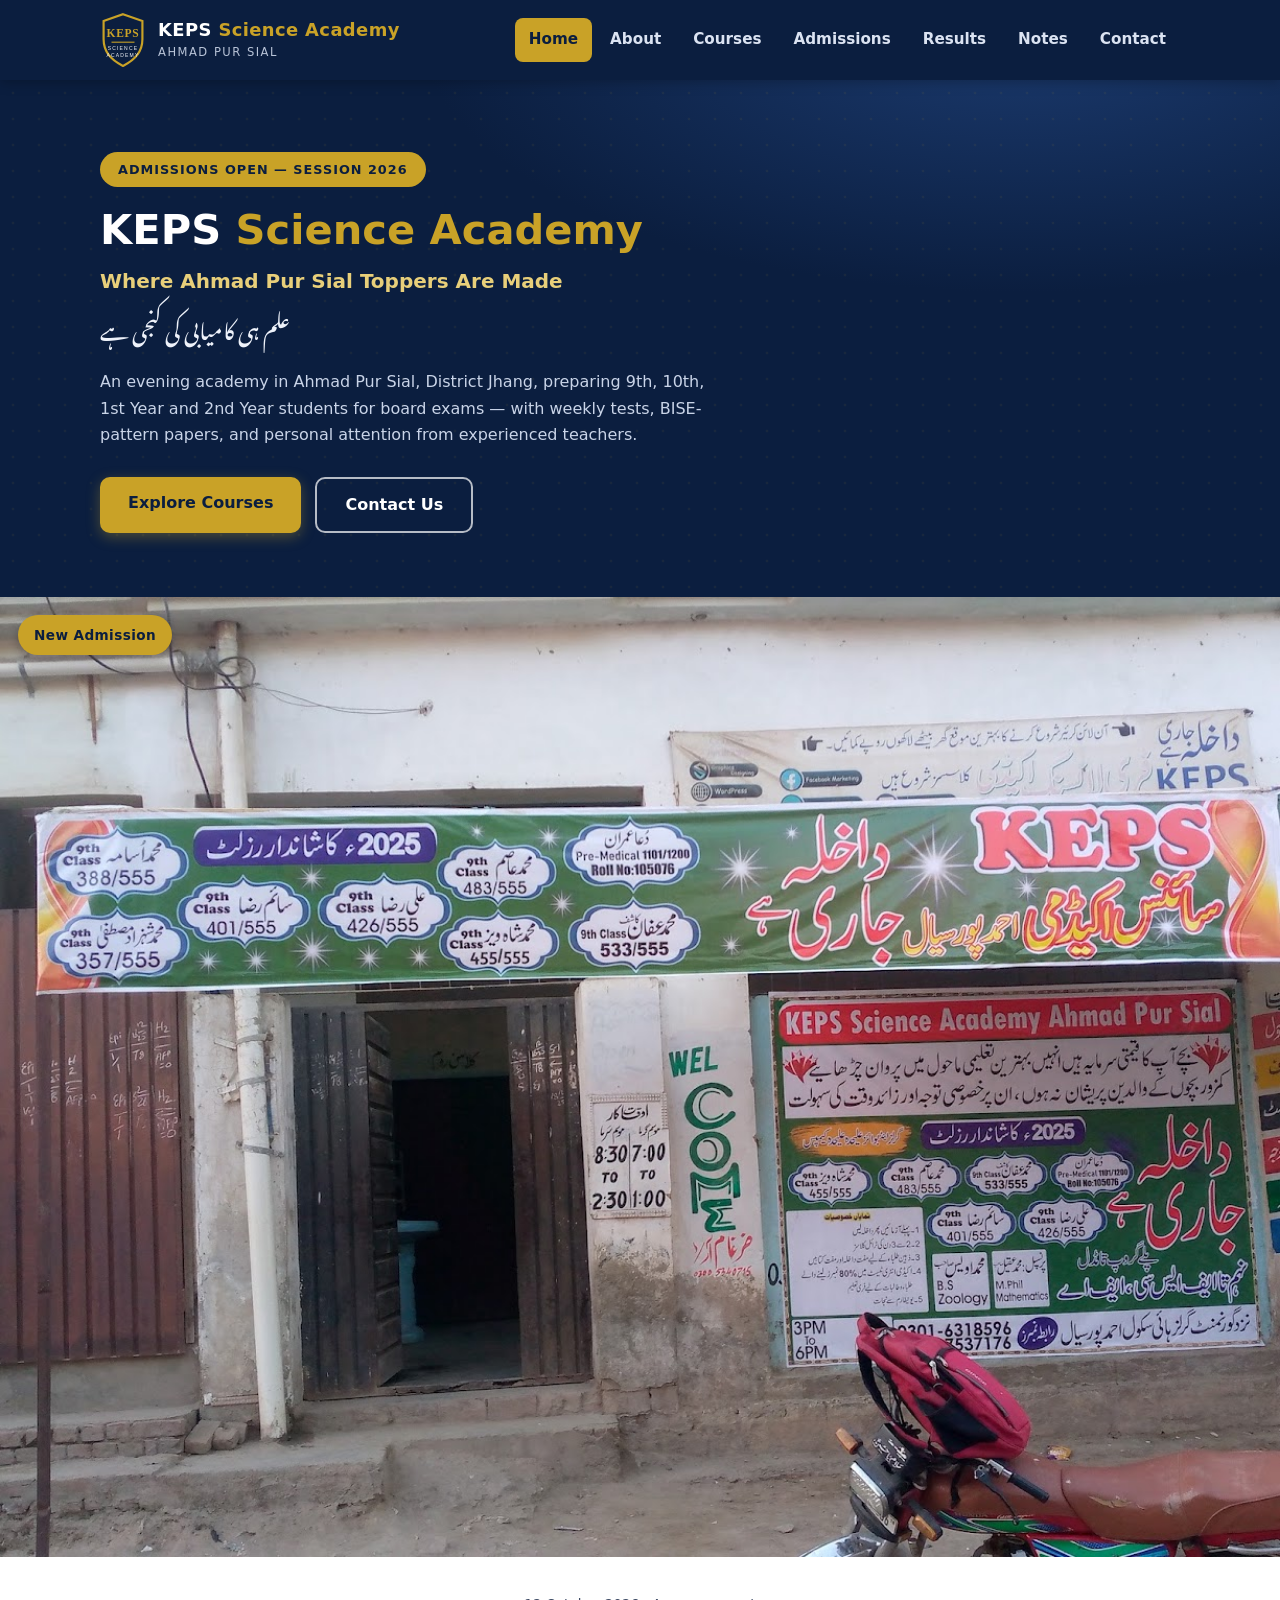
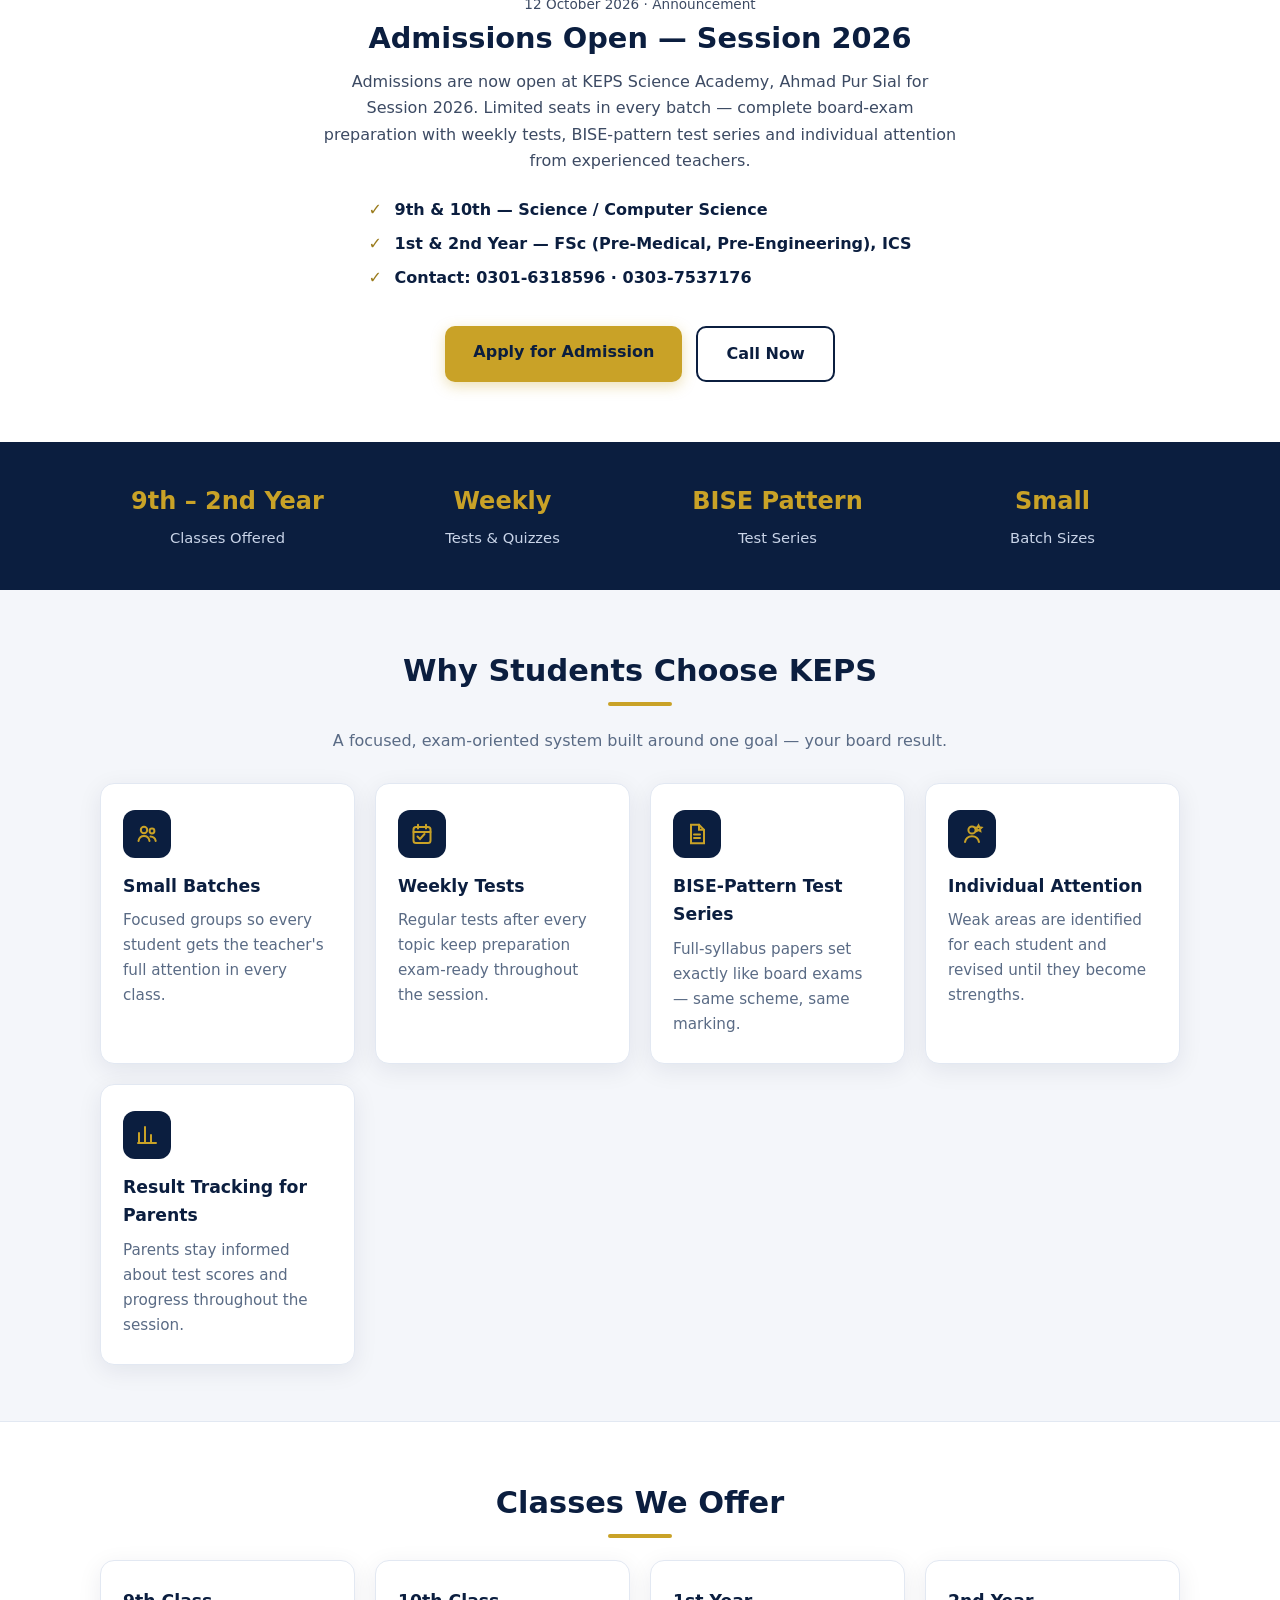
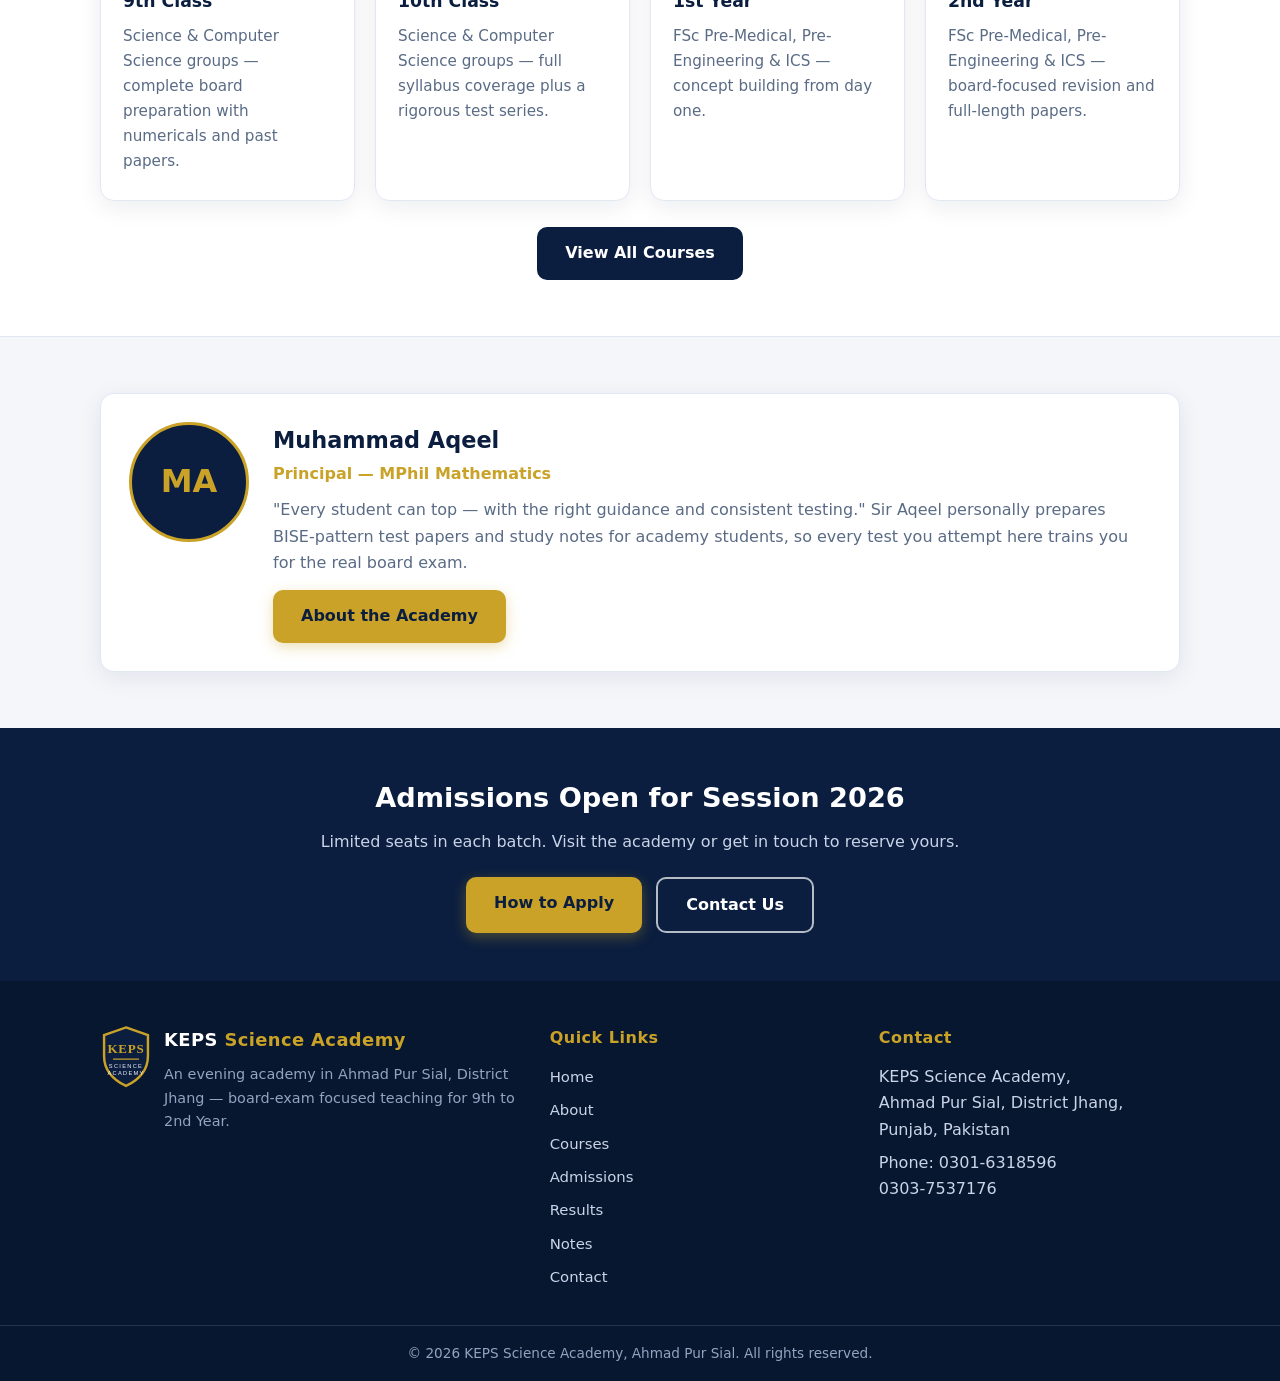
==== commit 50a65b32: "Add Notes page with SEO, nav links and sitemap" ====
--- a/index.html
+++ b/index.html
@@ -47,6 +47,7 @@
       <a href="courses.html">Courses</a>
       <a href="admissions.html">Admissions</a>
       <a href="results.html">Results</a>
+      <a href="notes.html">Notes</a>
       <a href="contact.html">Contact</a>
     </nav>
   </div>
@@ -204,6 +205,7 @@
         <li><a href="courses.html">Courses</a></li>
         <li><a href="admissions.html">Admissions</a></li>
         <li><a href="results.html">Results</a></li>
+        <li><a href="notes.html">Notes</a></li>
         <li><a href="contact.html">Contact</a></li>
       </ul>
     </div>
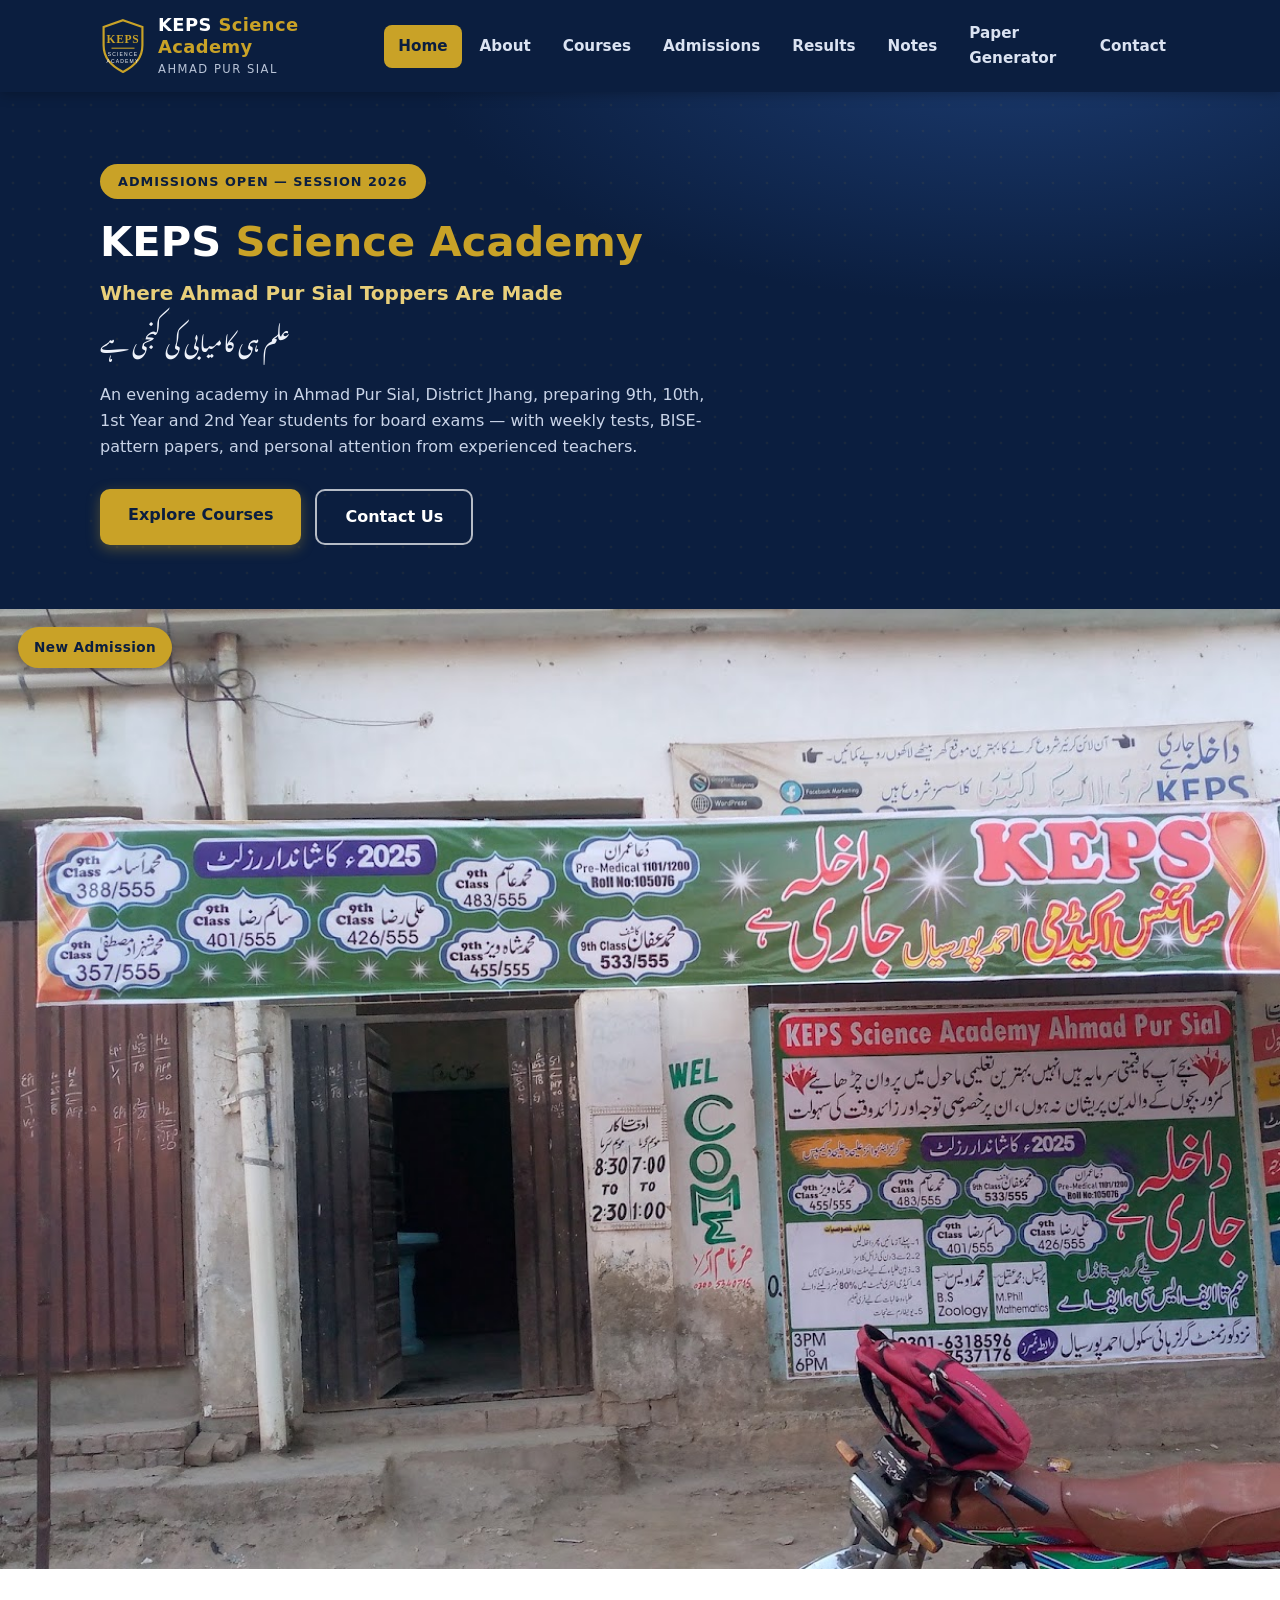
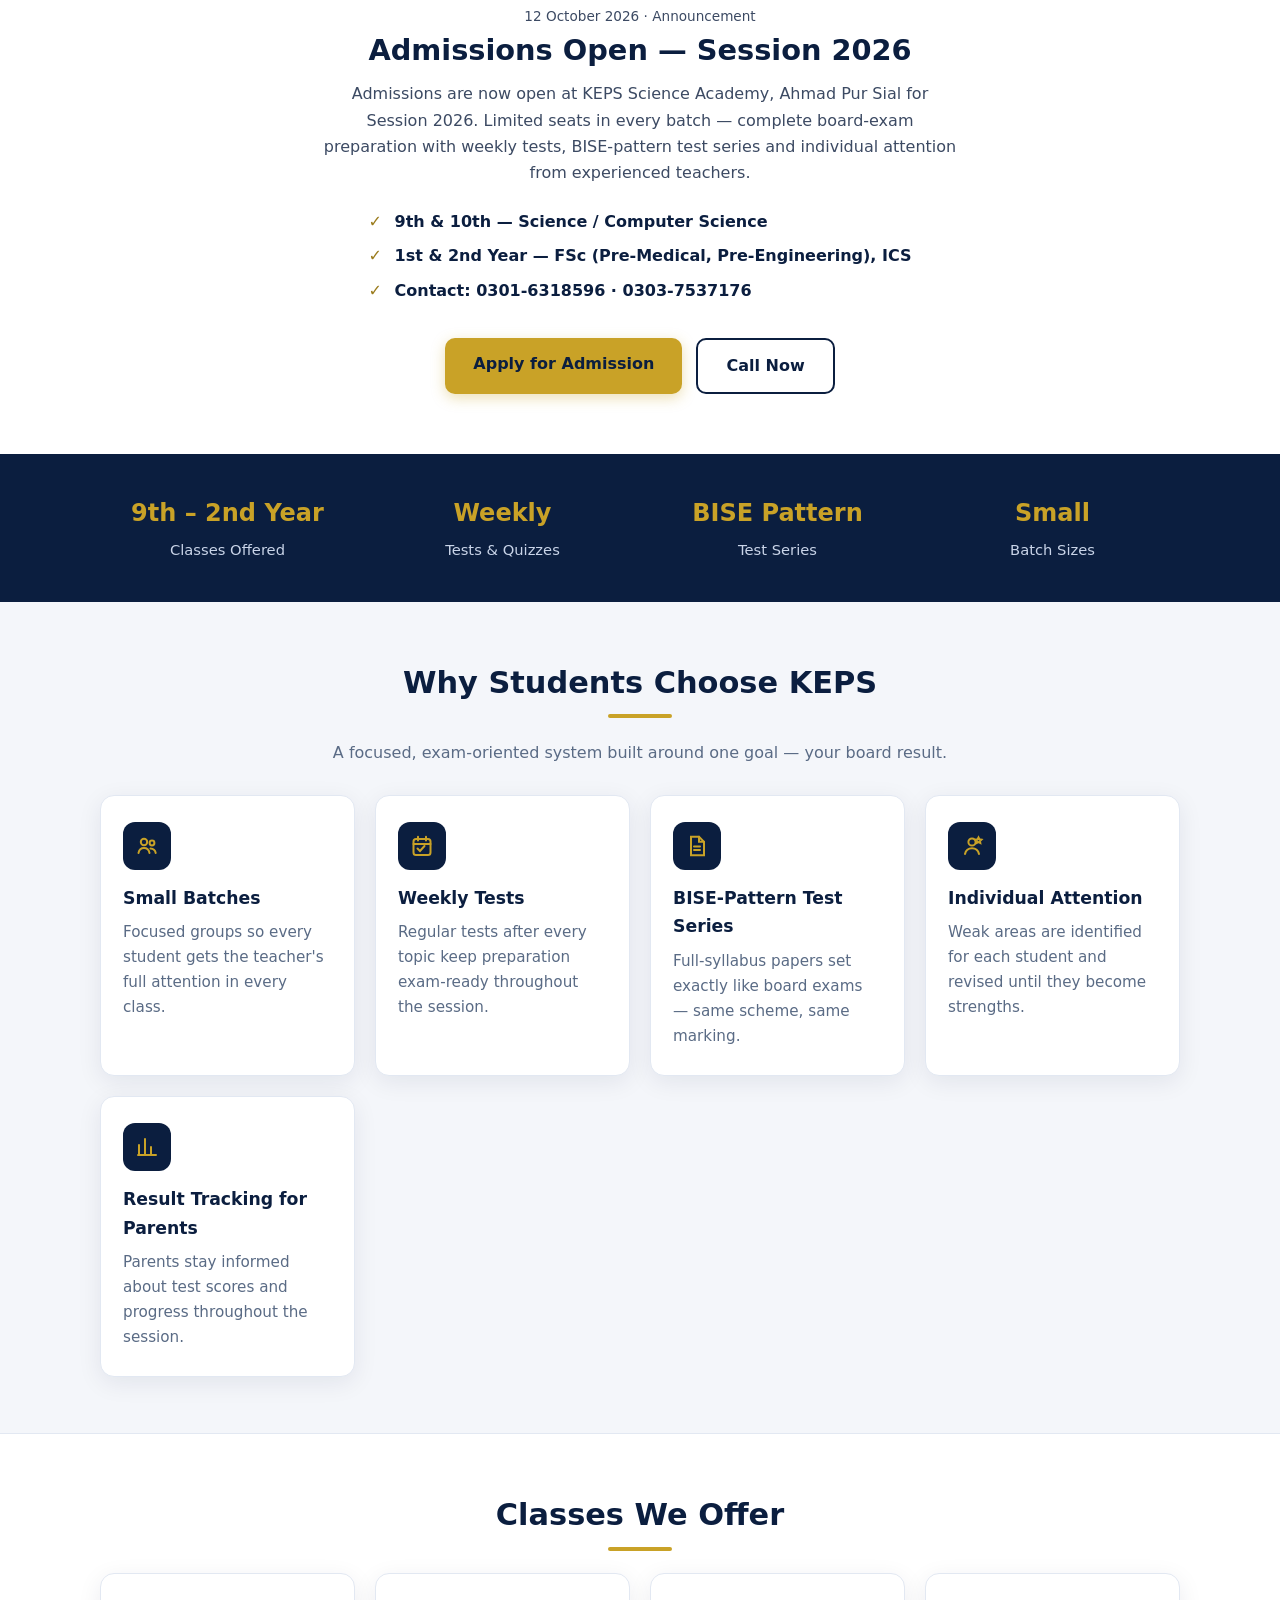
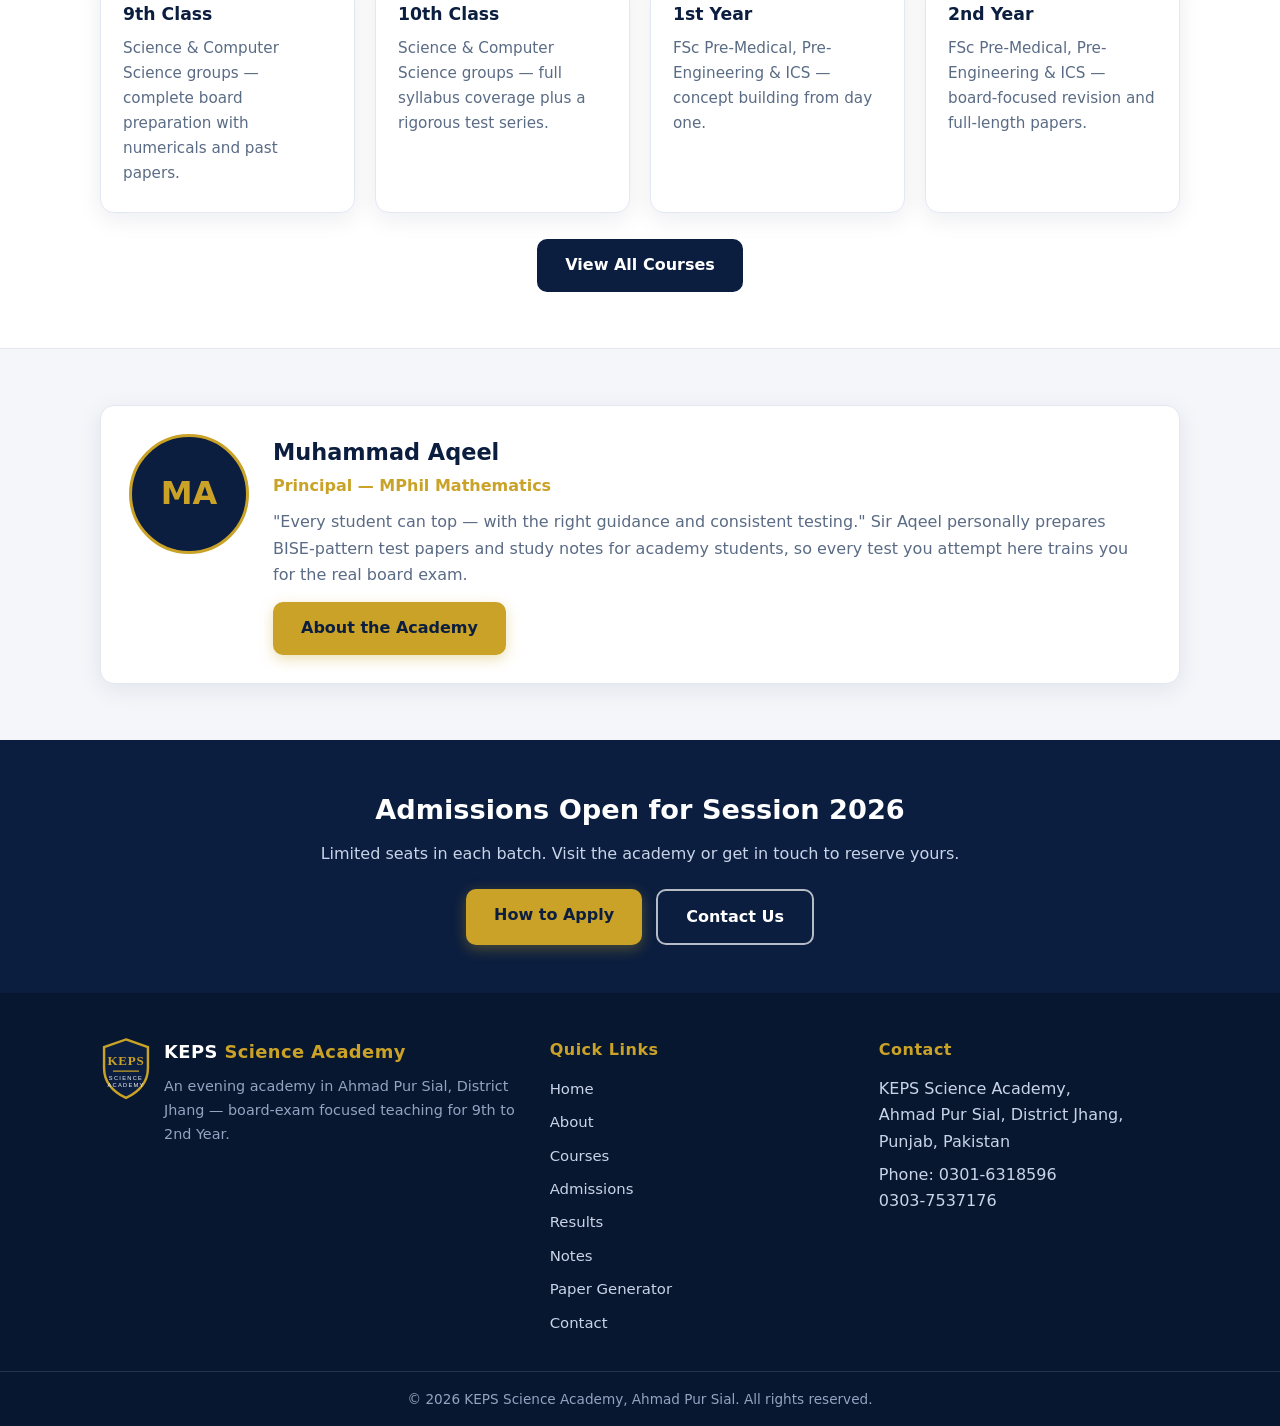
==== commit a2e37f46: "Add Paper Generator link to site navigation" ====
--- a/index.html
+++ b/index.html
@@ -48,6 +48,7 @@
       <a href="admissions.html">Admissions</a>
       <a href="results.html">Results</a>
       <a href="notes.html">Notes</a>
+      <a href="paper-generator.html">Paper Generator</a>
       <a href="contact.html">Contact</a>
     </nav>
   </div>
@@ -206,6 +207,7 @@
         <li><a href="admissions.html">Admissions</a></li>
         <li><a href="results.html">Results</a></li>
         <li><a href="notes.html">Notes</a></li>
+        <li><a href="paper-generator.html">Paper Generator</a></li>
         <li><a href="contact.html">Contact</a></li>
       </ul>
     </div>
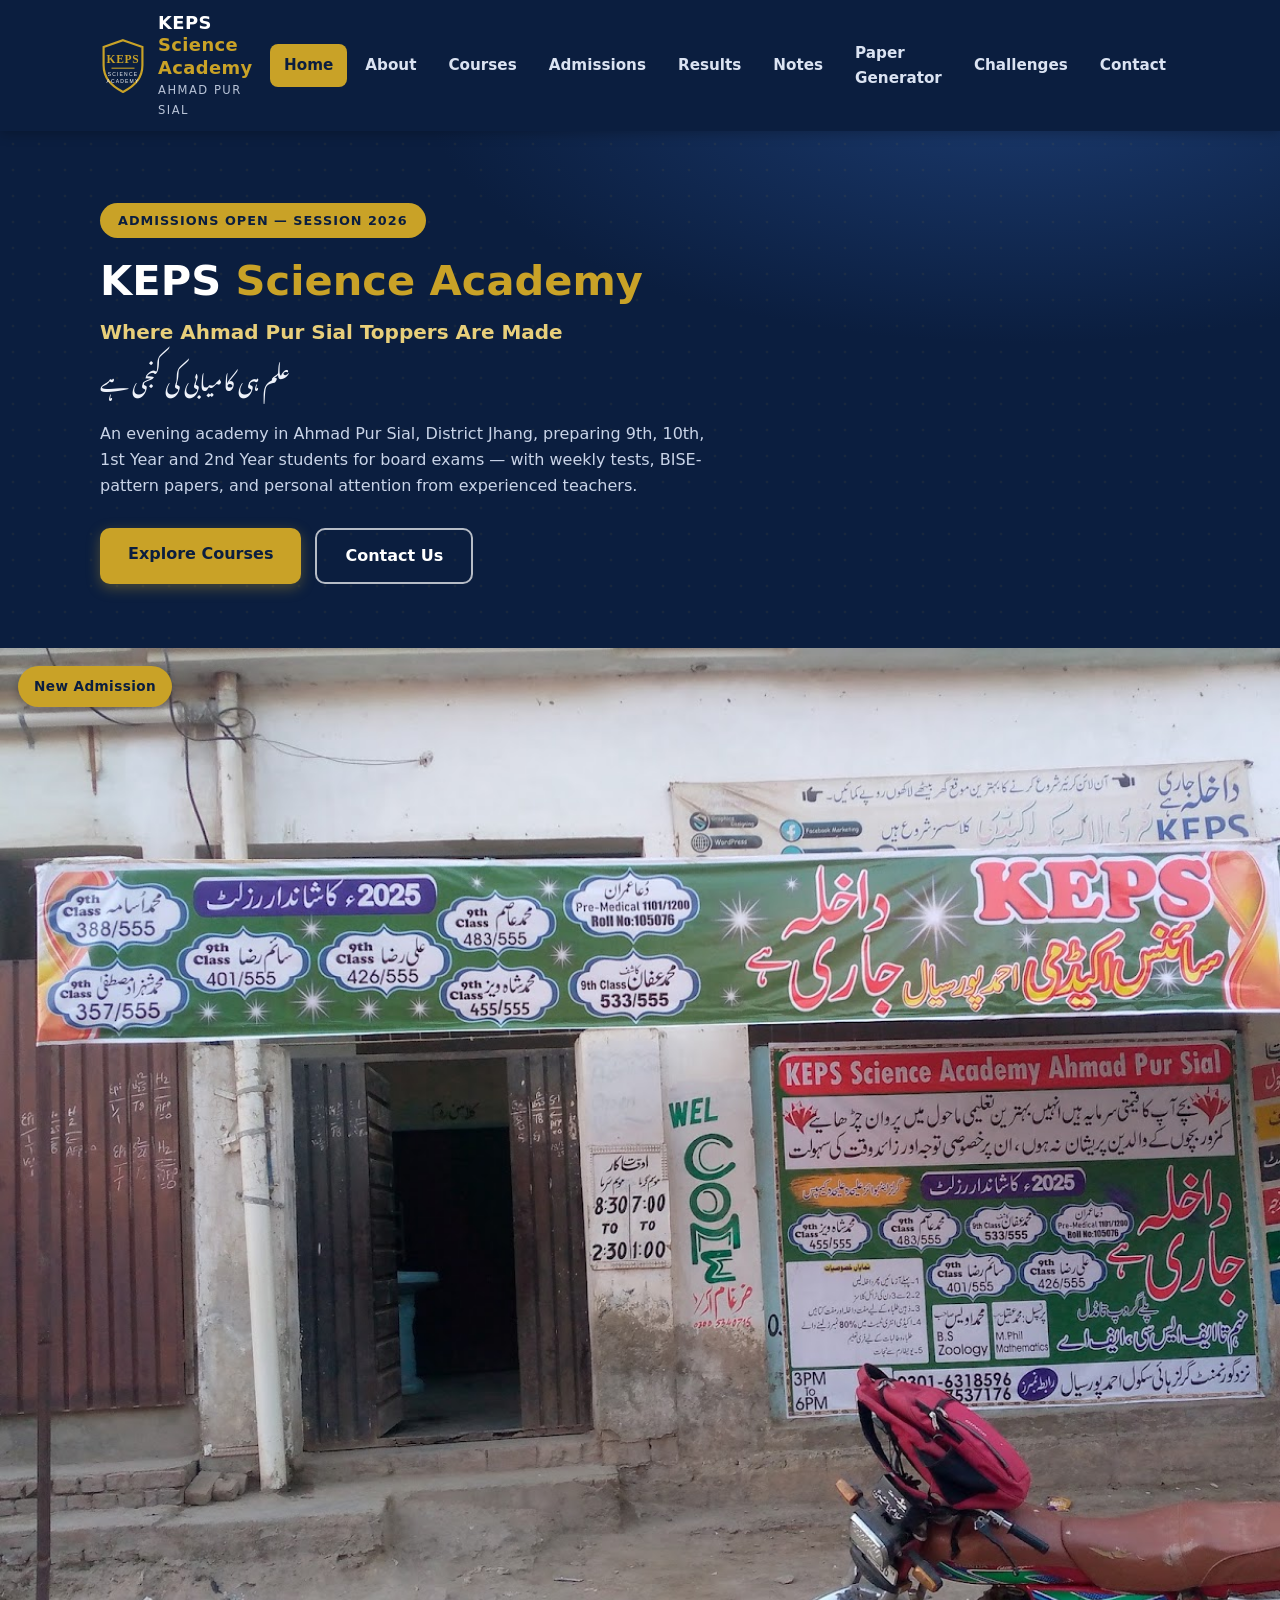
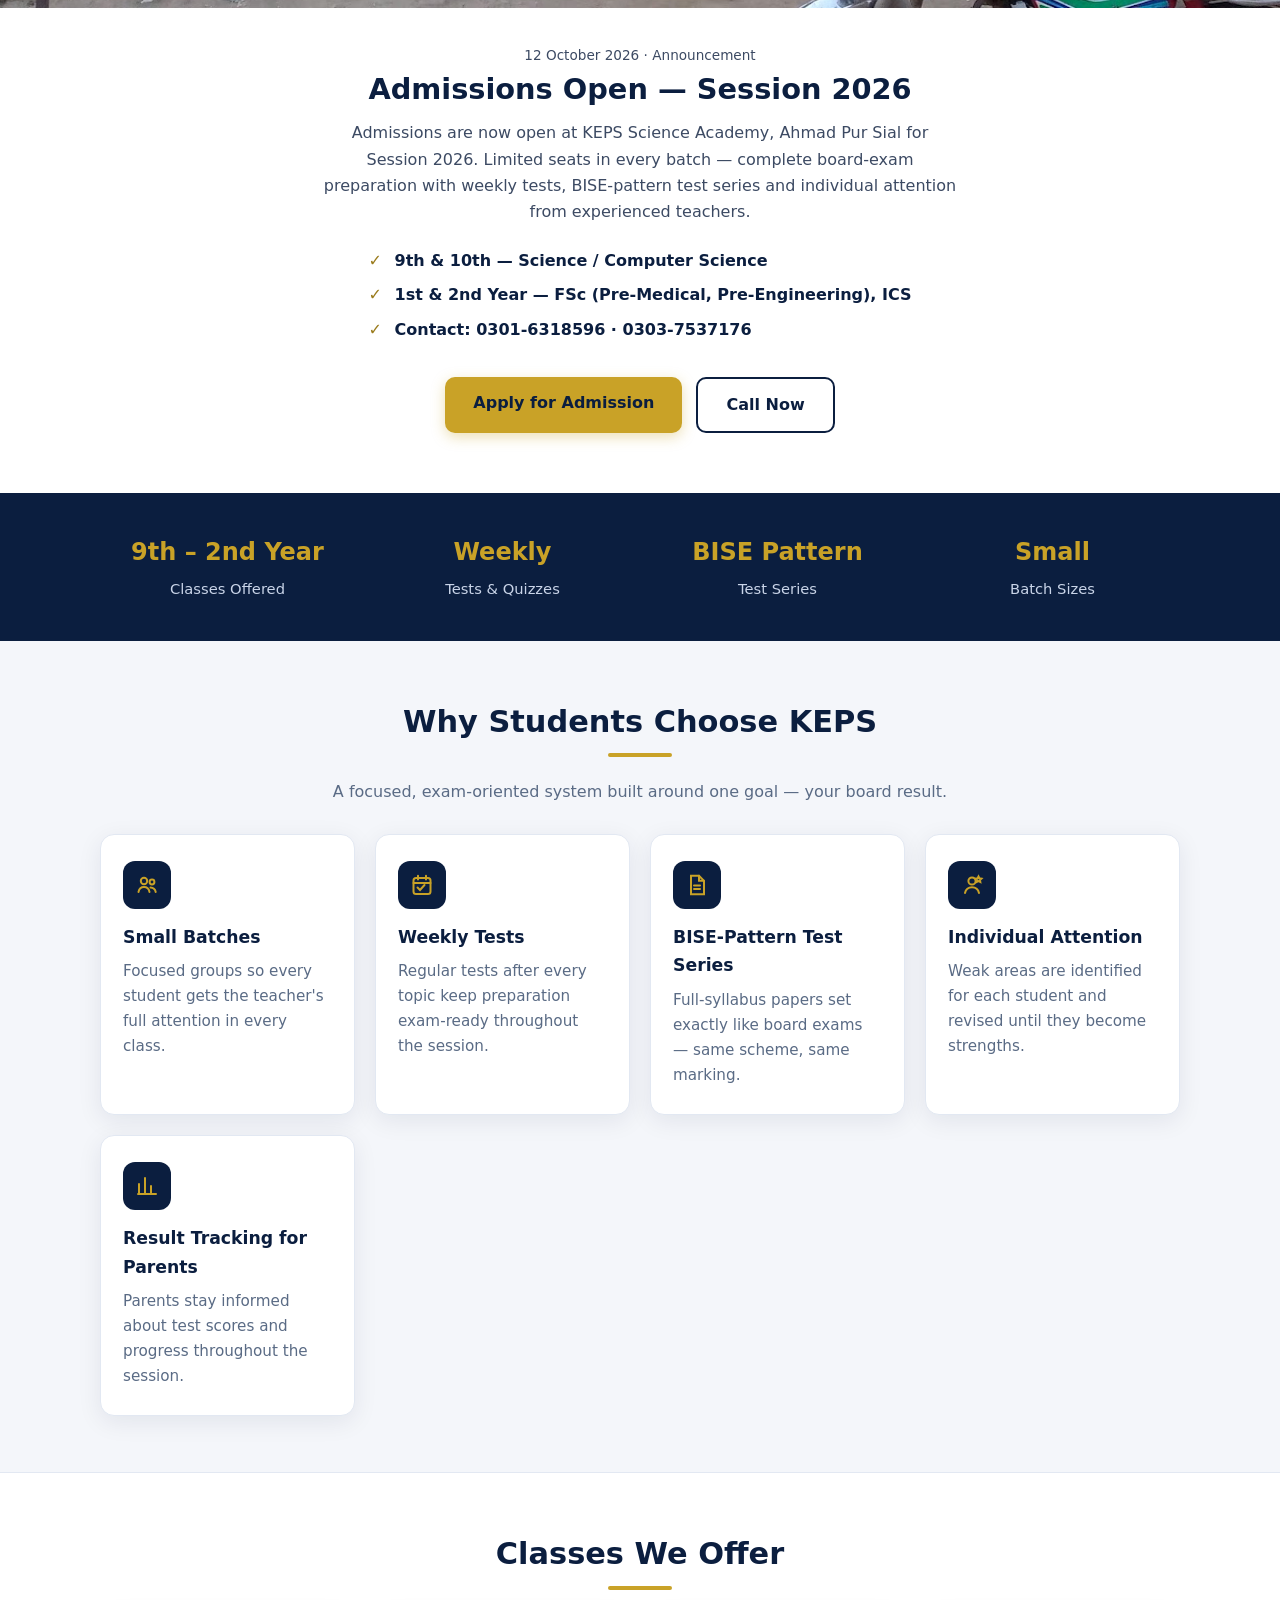
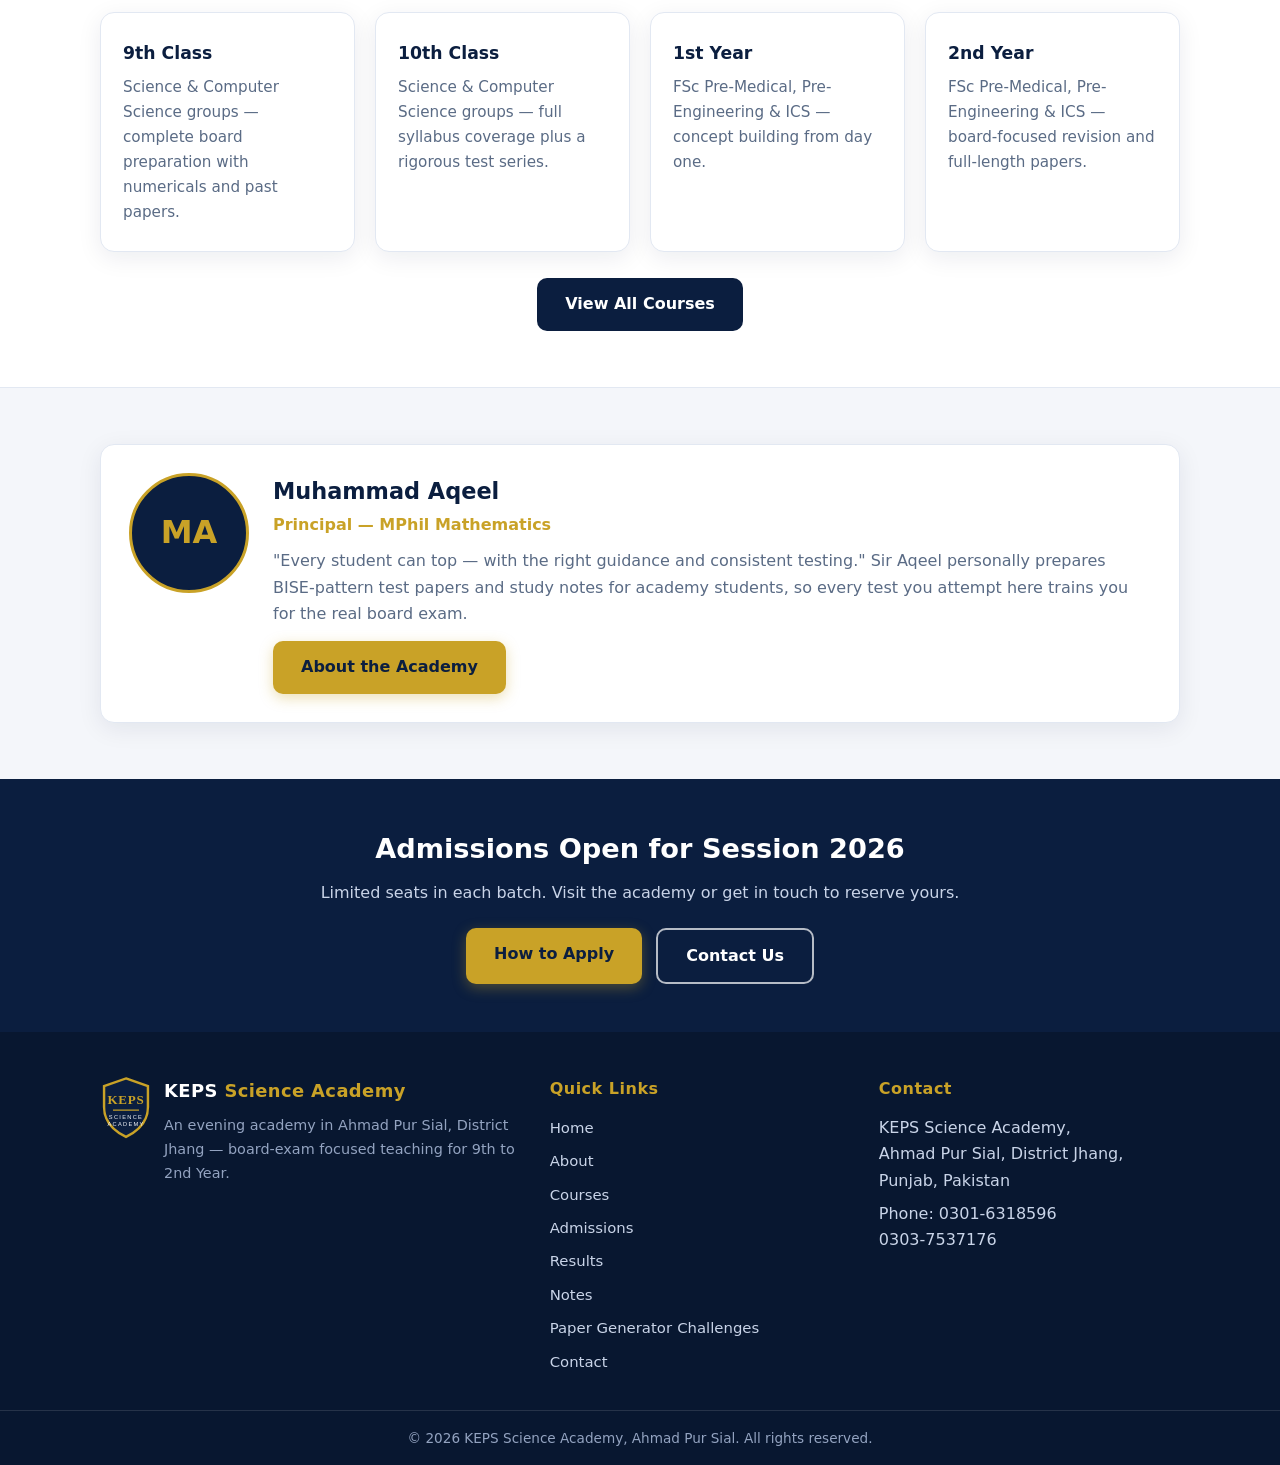
==== commit a2e7bb80: "Add Challenges page with Physics Challenge #1 (SEO)" ====
--- a/index.html
+++ b/index.html
@@ -49,6 +49,7 @@
       <a href="results.html">Results</a>
       <a href="notes.html">Notes</a>
       <a href="paper-generator.html">Paper Generator</a>
+      <a href="challenges.html">Challenges</a>
       <a href="contact.html">Contact</a>
     </nav>
   </div>
@@ -207,7 +208,8 @@
         <li><a href="admissions.html">Admissions</a></li>
         <li><a href="results.html">Results</a></li>
         <li><a href="notes.html">Notes</a></li>
-        <li><a href="paper-generator.html">Paper Generator</a></li>
+        <li><a href="paper-generator.html">Paper Generator</a>
+      <a href="challenges.html">Challenges</a></li>
         <li><a href="contact.html">Contact</a></li>
       </ul>
     </div>
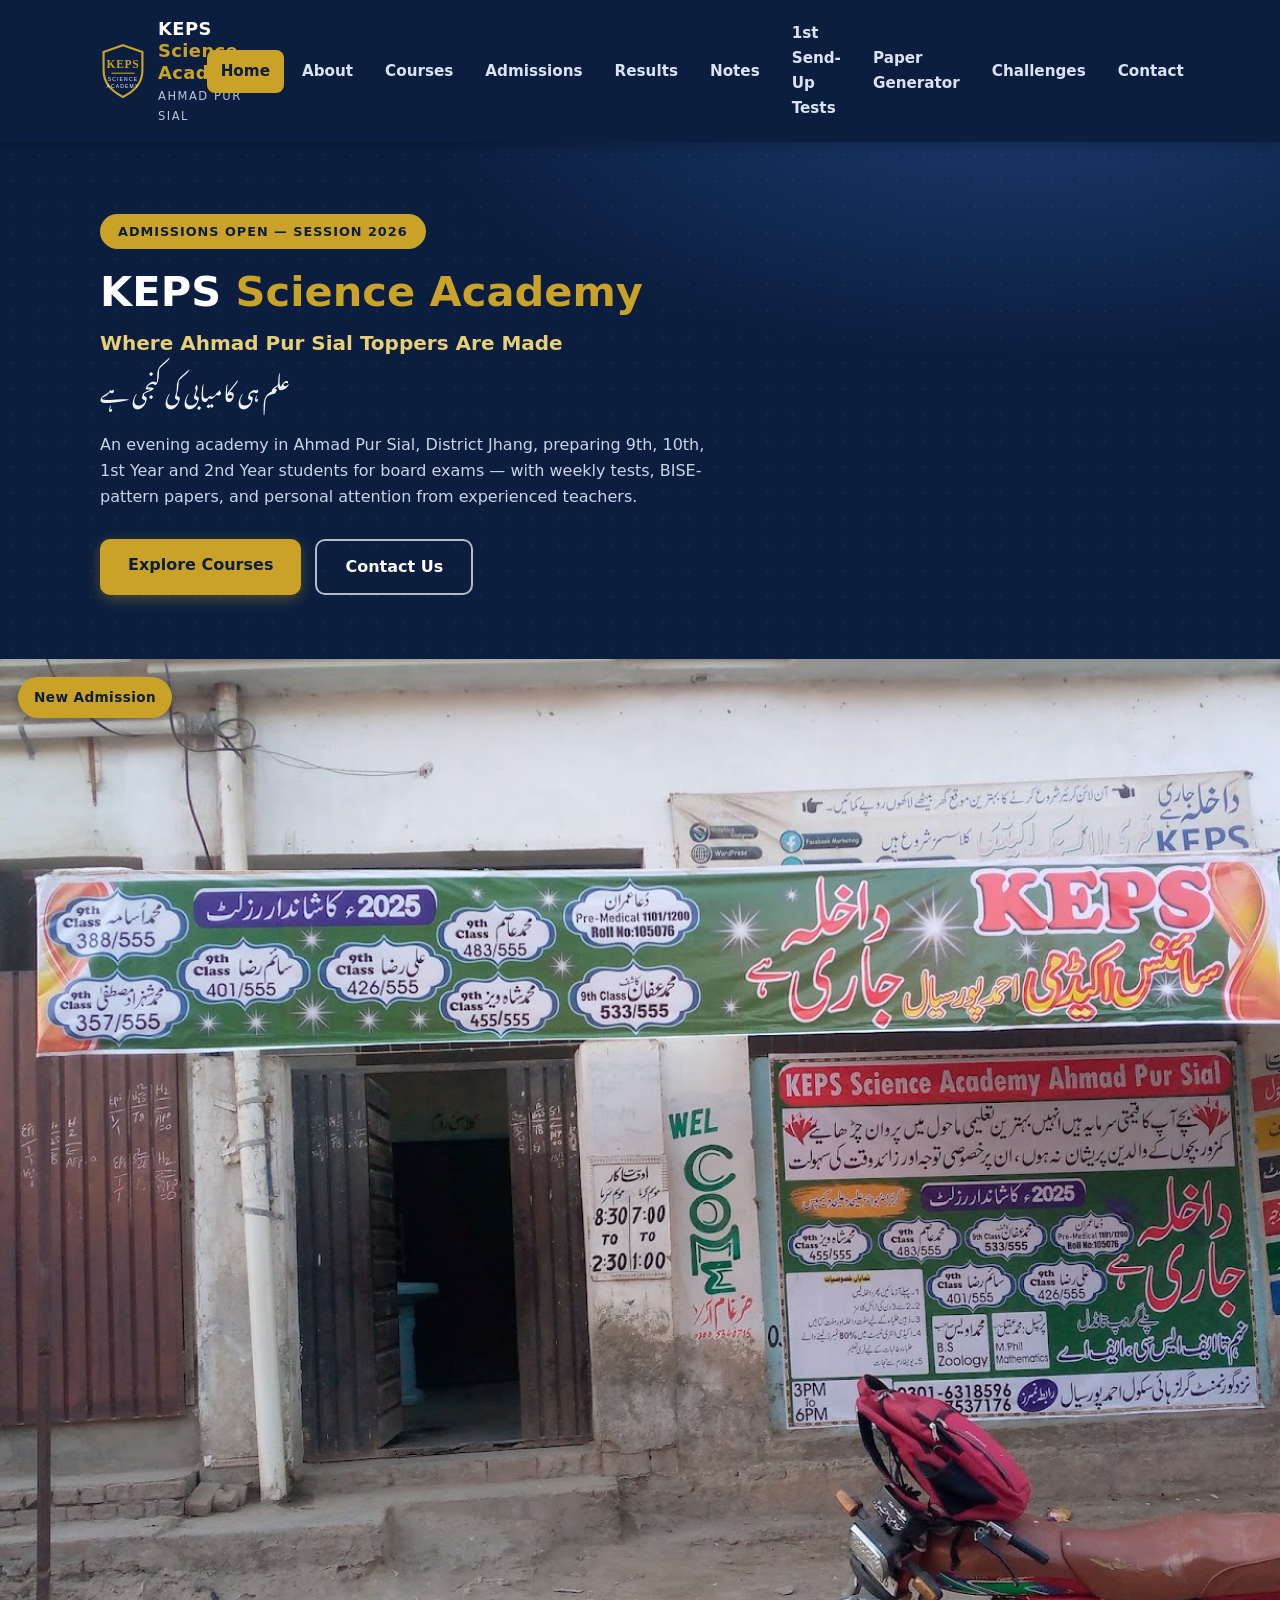
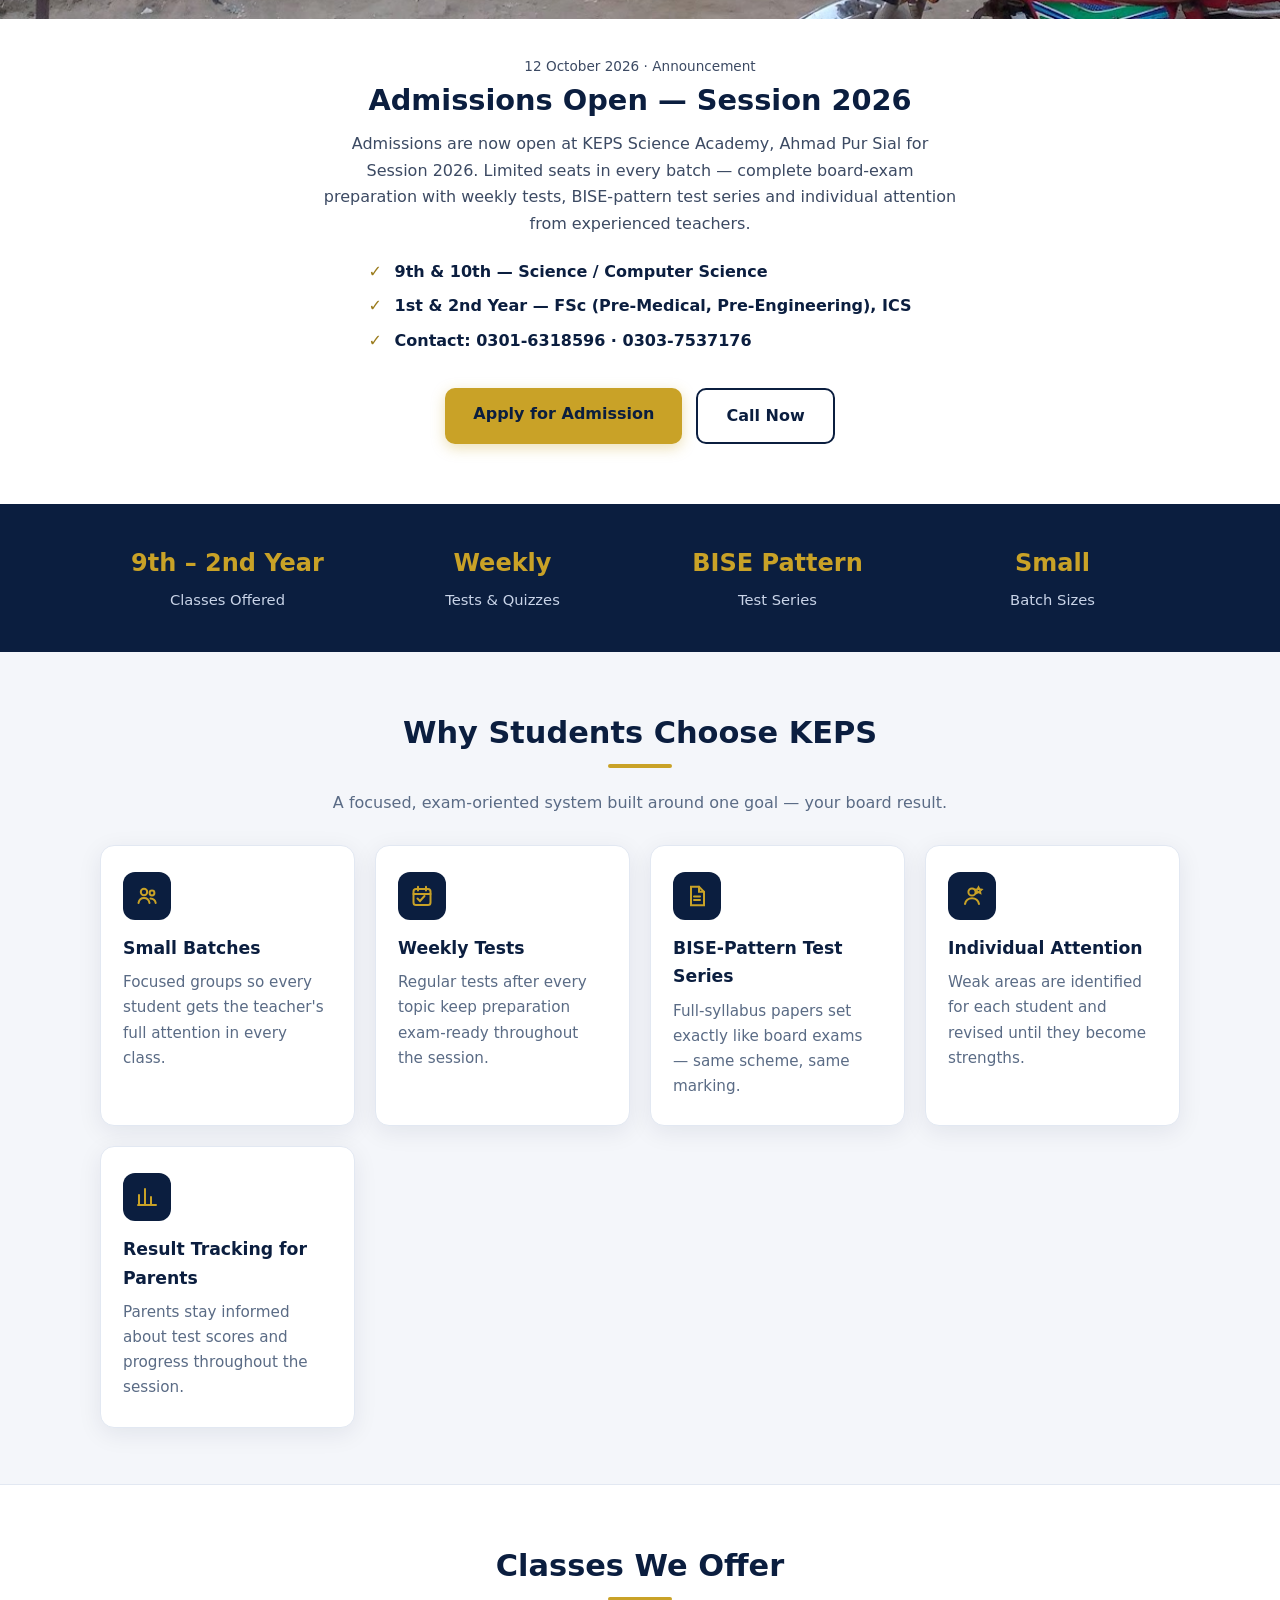
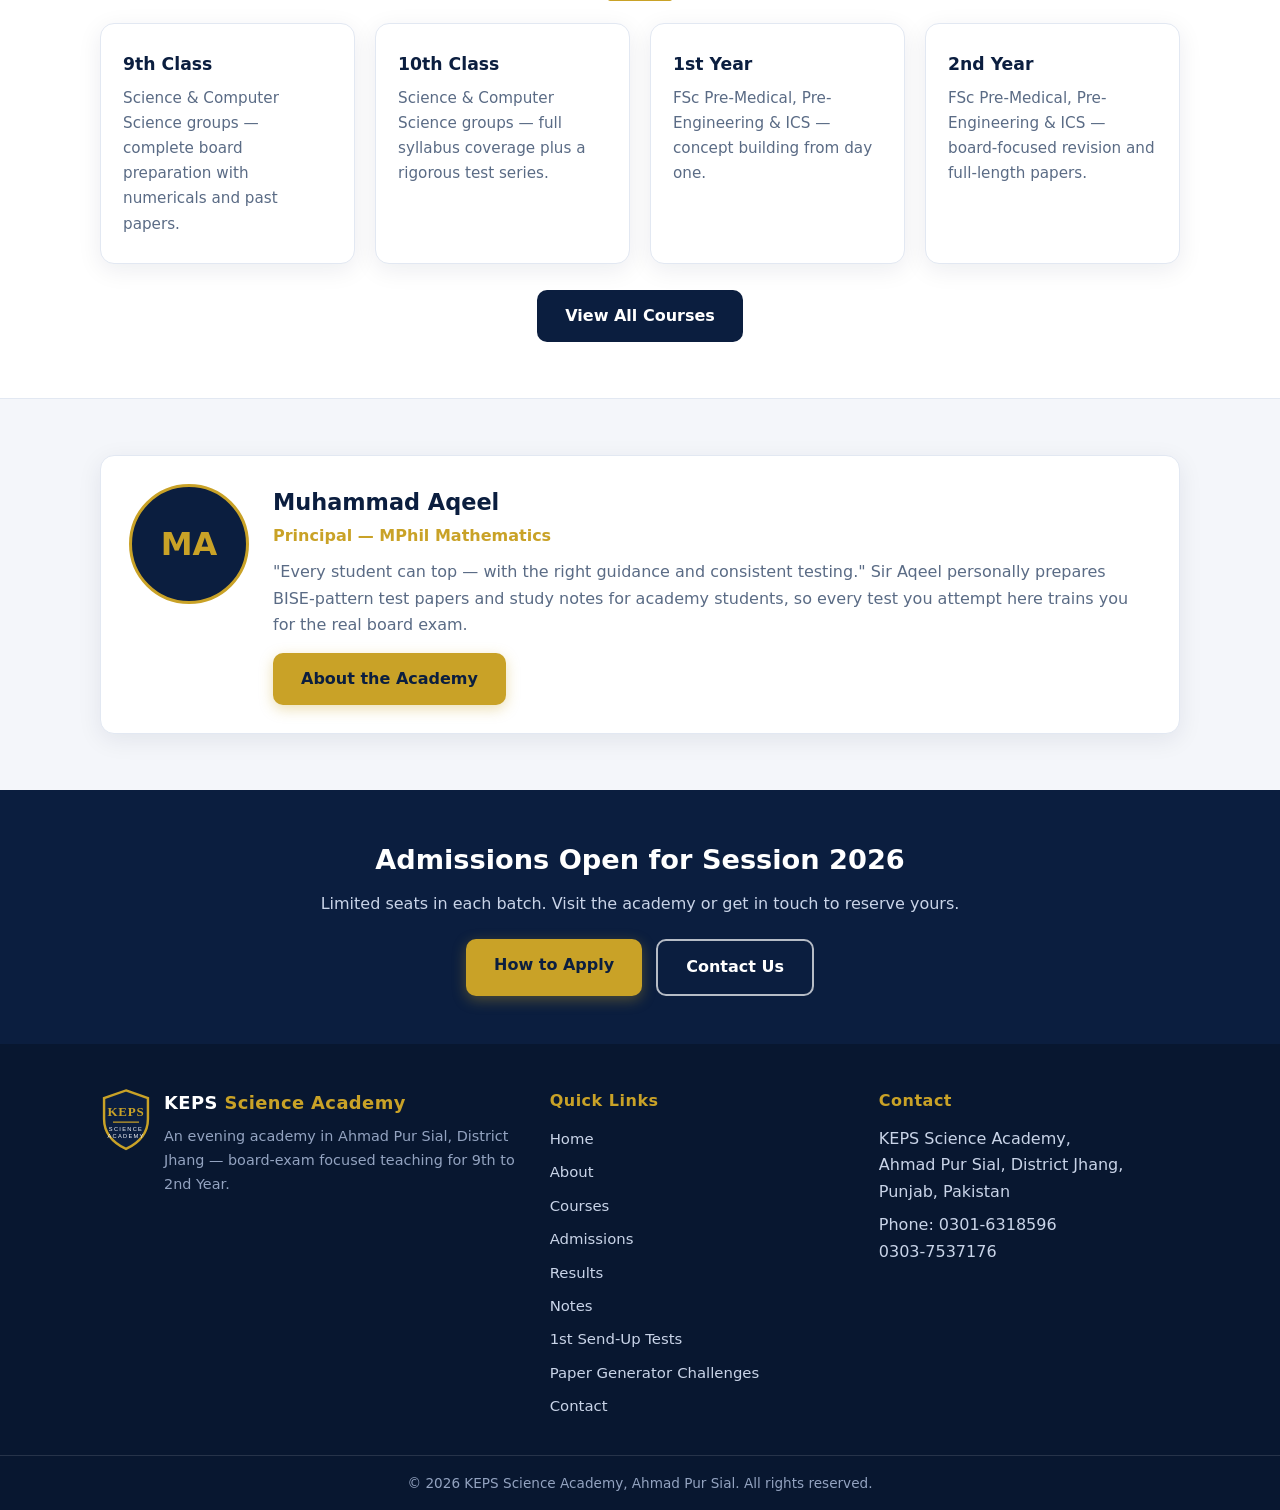
==== commit 5c46b31c: "Add 1st Send-Up Tests page + SEO" ====
--- a/index.html
+++ b/index.html
@@ -48,6 +48,7 @@
       <a href="admissions.html">Admissions</a>
       <a href="results.html">Results</a>
       <a href="notes.html">Notes</a>
+      <a href="1st-sendup-tests.html">1st Send-Up Tests</a>
       <a href="paper-generator.html">Paper Generator</a>
       <a href="challenges.html">Challenges</a>
       <a href="contact.html">Contact</a>
@@ -208,6 +209,7 @@
         <li><a href="admissions.html">Admissions</a></li>
         <li><a href="results.html">Results</a></li>
         <li><a href="notes.html">Notes</a></li>
+        <li><a href="1st-sendup-tests.html">1st Send-Up Tests</a></li>
         <li><a href="paper-generator.html">Paper Generator</a>
       <a href="challenges.html">Challenges</a></li>
         <li><a href="contact.html">Contact</a></li>
